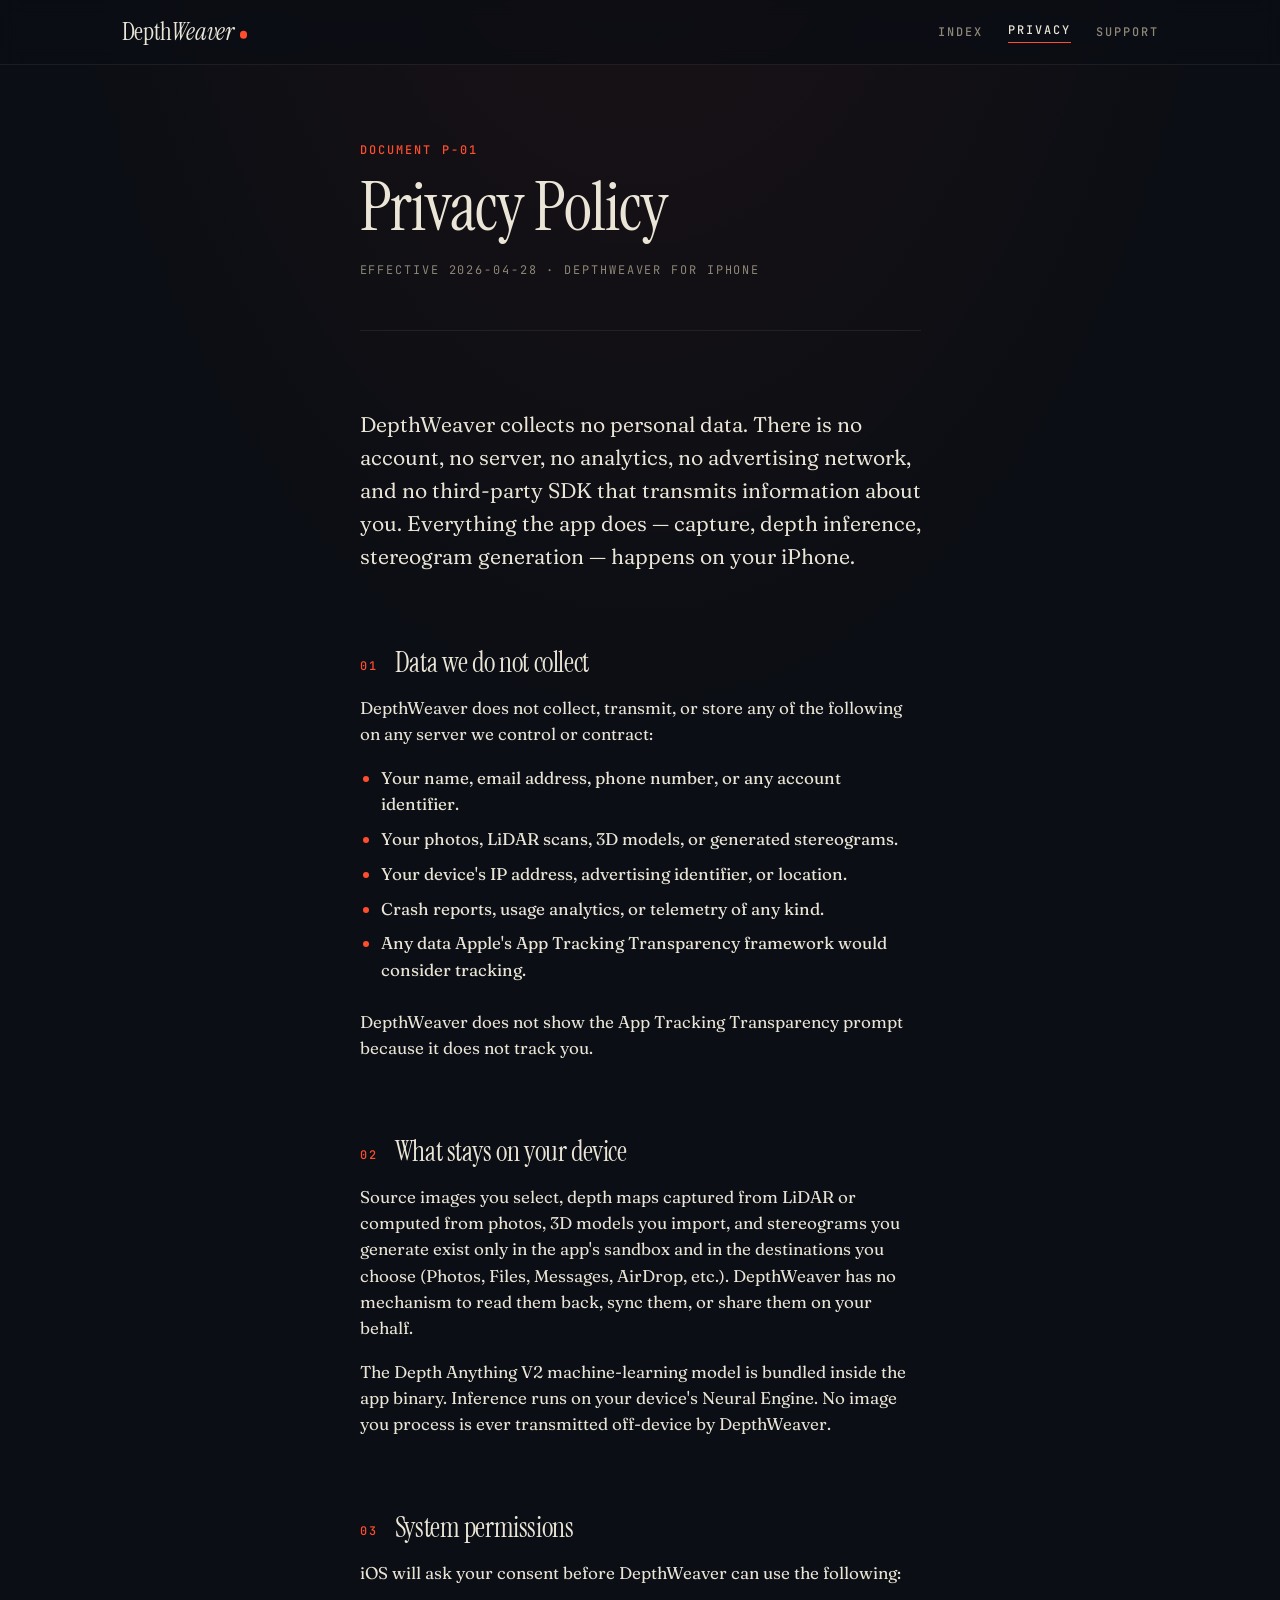
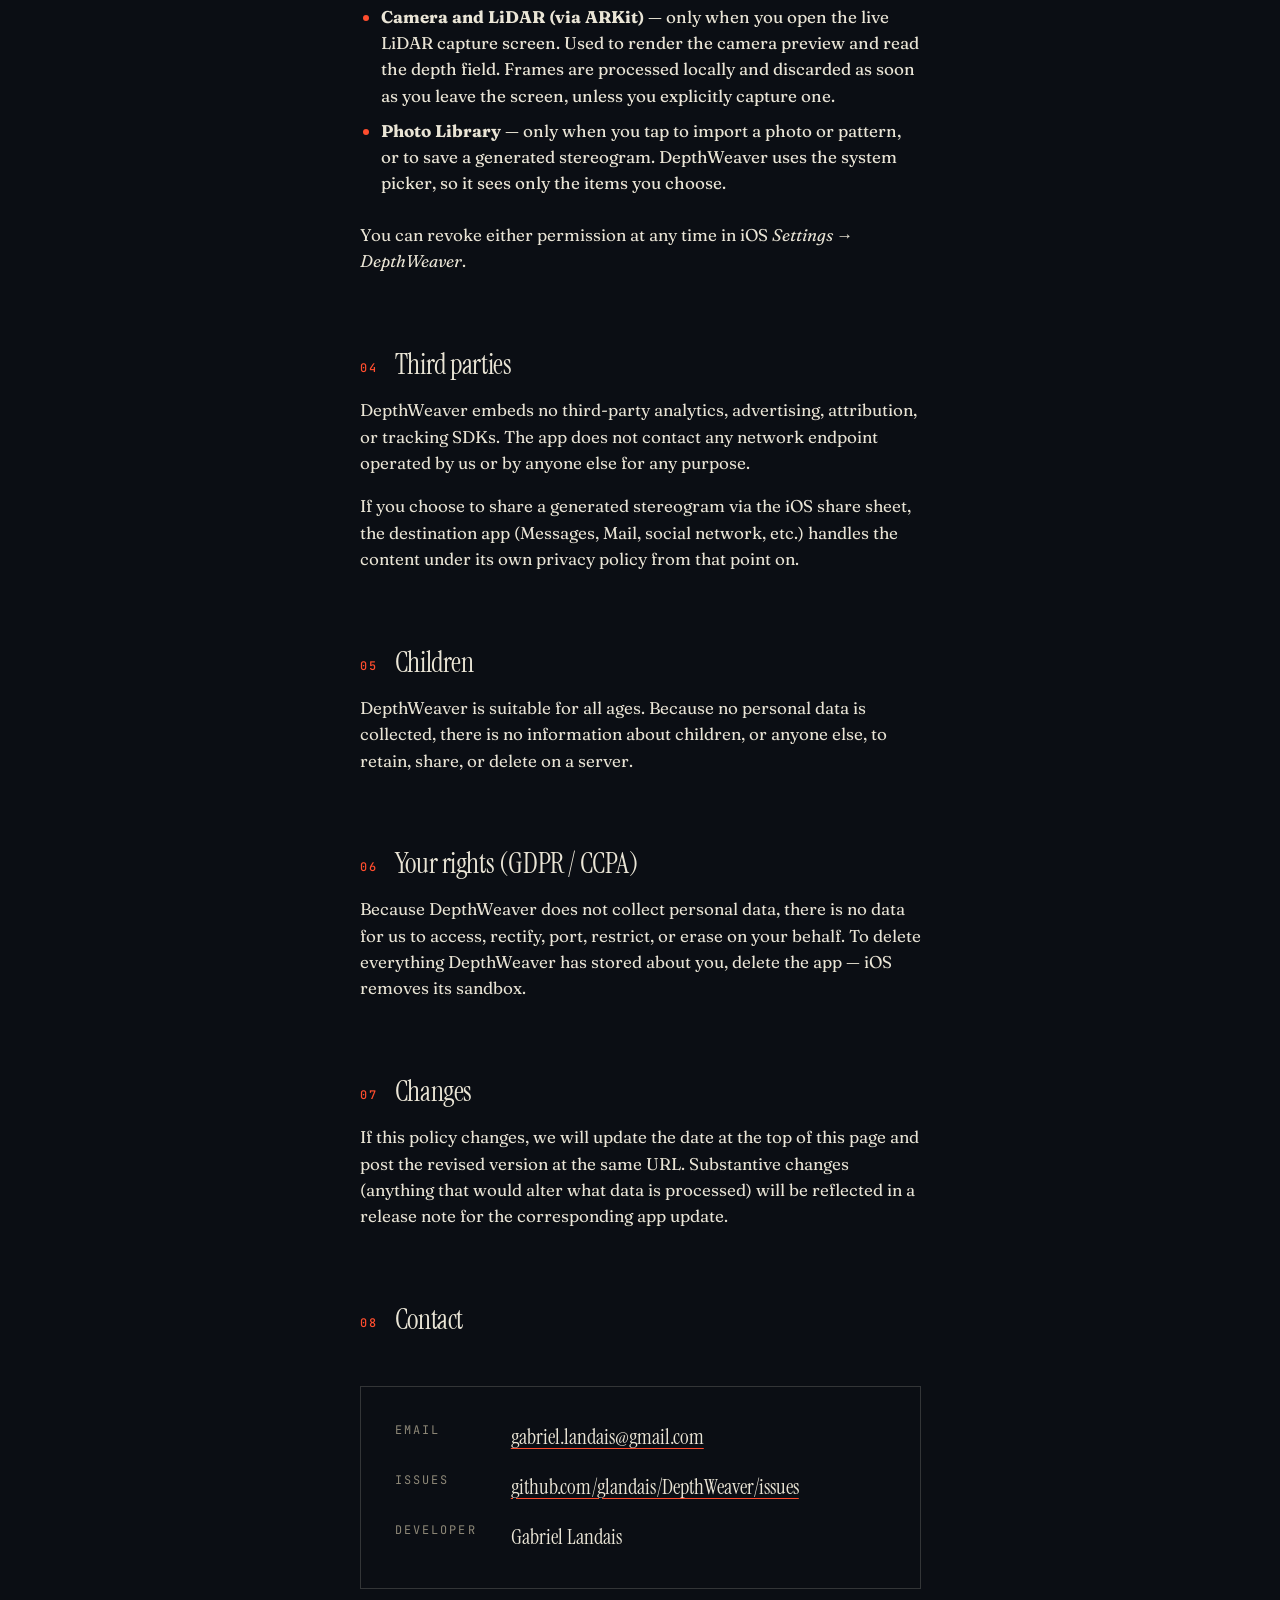
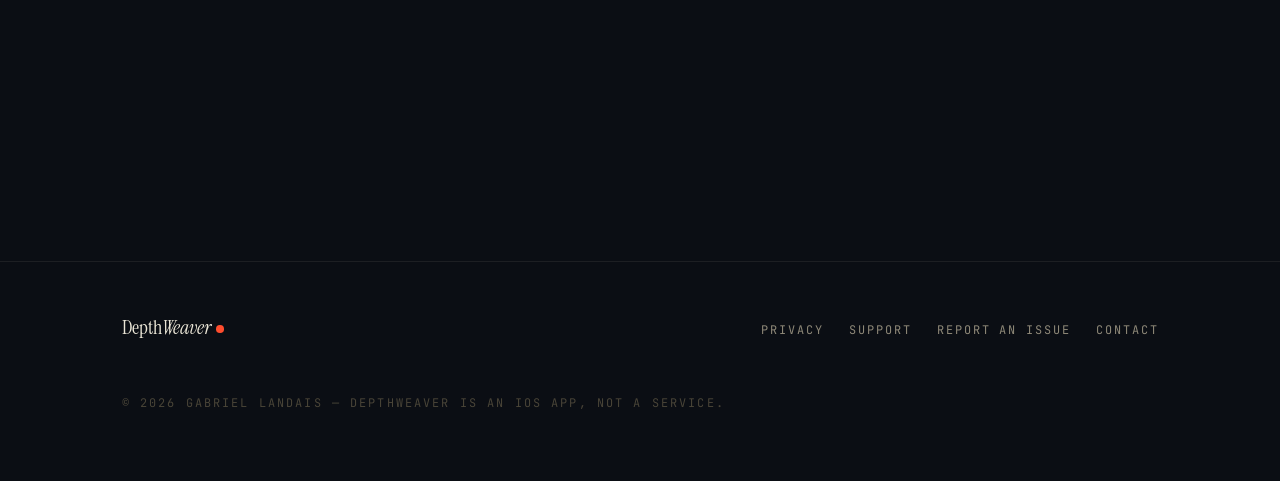
==== privacy/index.html @ 3acfafd8 "init website" ====
<!doctype html>
<html lang="en">
<head>
  <meta charset="utf-8">
  <meta name="viewport" content="width=device-width, initial-scale=1, viewport-fit=cover">
  <title>Privacy Policy — DepthWeaver</title>
  <meta name="description" content="DepthWeaver collects no personal data. Everything runs on your iPhone. Full privacy policy.">
  <link rel="canonical" href="https://glandais.github.io/DepthWeaver/privacy/">
  <link rel="icon" type="image/svg+xml" href="../favicon.svg">
  <meta name="theme-color" content="#0B0E14">
  <meta property="og:type" content="article">
  <meta property="og:title" content="DepthWeaver — Privacy Policy">
  <meta property="og:description" content="DepthWeaver collects no personal data. Everything runs on your iPhone.">
  <meta property="og:url" content="https://glandais.github.io/DepthWeaver/privacy/">
  <link rel="preconnect" href="https://fonts.googleapis.com">
  <link rel="preconnect" href="https://fonts.gstatic.com" crossorigin>
  <link rel="stylesheet" href="../assets/style.css">
</head>
<body>
  <header class="site-header">
    <div class="container site-header__inner">
      <a class="wordmark" href="../">
        <span>Depth<span style="font-style:italic;">Weaver</span></span>
        <span class="wordmark__dot" aria-hidden="true"></span>
      </a>
      <nav class="site-nav" aria-label="Primary">
        <a href="../">Index</a>
        <a href="../privacy/" aria-current="page">Privacy</a>
        <a href="../support/">Support</a>
      </nav>
    </div>
  </header>

  <main class="container-narrow prose">
    <header class="prose__header">
      <span class="label label-accent">Document P-01</span>
      <h1>Privacy Policy</h1>
      <p class="meta">Effective 2026-04-28 · DepthWeaver for iPhone</p>
    </header>

    <section>
      <p class="lead">
        DepthWeaver collects no personal data. There is no account, no server,
        no analytics, no advertising network, and no third-party SDK that
        transmits information about you. Everything the app does — capture,
        depth inference, stereogram generation — happens on your iPhone.
      </p>
    </section>

    <section>
      <h2 data-num="01">Data we do not collect</h2>
      <p>
        DepthWeaver does not collect, transmit, or store any of the following
        on any server we control or contract:
      </p>
      <ul>
        <li>Your name, email address, phone number, or any account identifier.</li>
        <li>Your photos, LiDAR scans, 3D models, or generated stereograms.</li>
        <li>Your device's IP address, advertising identifier, or location.</li>
        <li>Crash reports, usage analytics, or telemetry of any kind.</li>
        <li>Any data Apple's App Tracking Transparency framework would consider tracking.</li>
      </ul>
      <p>
        DepthWeaver does not show the App Tracking Transparency prompt because
        it does not track you.
      </p>
    </section>

    <section>
      <h2 data-num="02">What stays on your device</h2>
      <p>
        Source images you select, depth maps captured from LiDAR or computed
        from photos, 3D models you import, and stereograms you generate exist
        only in the app's sandbox and in the destinations you choose (Photos,
        Files, Messages, AirDrop, etc.). DepthWeaver has no mechanism to read
        them back, sync them, or share them on your behalf.
      </p>
      <p>
        The Depth Anything V2 machine-learning model is bundled inside the app
        binary. Inference runs on your device's Neural Engine. No image you
        process is ever transmitted off-device by DepthWeaver.
      </p>
    </section>

    <section>
      <h2 data-num="03">System permissions</h2>
      <p>iOS will ask your consent before DepthWeaver can use the following:</p>
      <ul>
        <li>
          <strong>Camera and LiDAR (via ARKit)</strong> — only when you open the
          live LiDAR capture screen. Used to render the camera preview and read
          the depth field. Frames are processed locally and discarded as soon as
          you leave the screen, unless you explicitly capture one.
        </li>
        <li>
          <strong>Photo Library</strong> — only when you tap to import a photo
          or pattern, or to save a generated stereogram. DepthWeaver uses the
          system picker, so it sees only the items you choose.
        </li>
      </ul>
      <p>
        You can revoke either permission at any time in iOS
        <em>Settings → DepthWeaver</em>.
      </p>
    </section>

    <section>
      <h2 data-num="04">Third parties</h2>
      <p>
        DepthWeaver embeds no third-party analytics, advertising, attribution,
        or tracking SDKs. The app does not contact any network endpoint operated
        by us or by anyone else for any purpose.
      </p>
      <p>
        If you choose to share a generated stereogram via the iOS share sheet,
        the destination app (Messages, Mail, social network, etc.) handles the
        content under its own privacy policy from that point on.
      </p>
    </section>

    <section>
      <h2 data-num="05">Children</h2>
      <p>
        DepthWeaver is suitable for all ages. Because no personal data is
        collected, there is no information about children, or anyone else, to
        retain, share, or delete on a server.
      </p>
    </section>

    <section>
      <h2 data-num="06">Your rights (GDPR / CCPA)</h2>
      <p>
        Because DepthWeaver does not collect personal data, there is no data
        for us to access, rectify, port, restrict, or erase on your behalf. To
        delete everything DepthWeaver has stored about you, delete the app —
        iOS removes its sandbox.
      </p>
    </section>

    <section>
      <h2 data-num="07">Changes</h2>
      <p>
        If this policy changes, we will update the date at the top of this page
        and post the revised version at the same URL. Substantive changes
        (anything that would alter what data is processed) will be reflected in
        a release note for the corresponding app update.
      </p>
    </section>

    <section>
      <h2 data-num="08">Contact</h2>
      <dl class="contact">
        <dt>Email</dt>
        <dd><a href="mailto:gabriel.landais@gmail.com">gabriel.landais@gmail.com</a></dd>
        <dt>Issues</dt>
        <dd><a href="https://github.com/glandais/DepthWeaver/issues" rel="noopener">github.com/glandais/DepthWeaver/issues</a></dd>
        <dt>Developer</dt>
        <dd>Gabriel Landais</dd>
      </dl>
    </section>
  </main>

  <footer class="site-footer">
    <div class="container site-footer__inner">
      <a class="wordmark" href="../">
        <span>Depth<span style="font-style:italic;">Weaver</span></span>
        <span class="wordmark__dot" aria-hidden="true"></span>
      </a>
      <nav class="site-footer__nav" aria-label="Footer">
        <a href="../privacy/">Privacy</a>
        <a href="../support/">Support</a>
        <a href="https://github.com/glandais/DepthWeaver/issues" rel="noopener">Report an issue</a>
        <a href="mailto:gabriel.landais@gmail.com">Contact</a>
      </nav>
      <p class="site-footer__meta">
        © <span id="year">2026</span> Gabriel Landais — DepthWeaver is an iOS app, not a service.
      </p>
    </div>
  </footer>
  <script>document.getElementById('year').textContent = new Date().getFullYear();</script>
</body>
</html>
---- assets/style.css ----
/* ============================================================
   DepthWeaver — design system
   Editorial dark canvas. Ink + bone + vermillion.
   ============================================================ */

@import url('https://fonts.googleapis.com/css2?family=Instrument+Serif:ital@0;1&family=Fraunces:opsz,wght,SOFT@9..144,300..700,0..100&family=JetBrains+Mono:wght@400;500&display=swap');

:root {
  /* palette */
  --ink:           #0B0E14;
  --ink-soft:      #10141C;
  --surface:       #13171F;
  --surface-2:     #1B202B;
  --bone:          #EAE5D6;
  --bone-muted:    #8E8878;
  --bone-faint:    #4A4538;
  --vermillion:    #FF4D2E;
  --vermillion-hi: #FF7A5C;

  --rule:          rgba(234, 229, 214, 0.08);
  --rule-strong:   rgba(234, 229, 214, 0.18);

  /* type */
  --font-display:  'Instrument Serif', 'Times New Roman', Georgia, serif;
  --font-body:     'Fraunces', Georgia, 'Times New Roman', serif;
  --font-mono:     'JetBrains Mono', ui-monospace, 'SF Mono', Menlo, Consolas, monospace;

  --fs-display:    clamp(3.25rem, 9vw, 7.5rem);
  --fs-h1:         clamp(2rem, 4.6vw, 3.25rem);
  --fs-h2:         clamp(1.5rem, 2.6vw, 2rem);
  --fs-h3:         1.25rem;
  --fs-body:       1.0625rem;
  --fs-small:      0.9375rem;
  --fs-label:      0.7rem;

  /* spacing */
  --s-1: 0.25rem;
  --s-2: 0.5rem;
  --s-3: 0.75rem;
  --s-4: 1rem;
  --s-5: 1.5rem;
  --s-6: 2rem;
  --s-7: 2.5rem;
  --s-8: 3rem;
  --s-10: 4.5rem;
  --s-12: 6rem;
  --s-16: 9rem;

  /* layout */
  --content-width: 38rem;
  --wide-width:    66rem;

  color-scheme: dark;
}

/* ---------- reset ---------- */
*, *::before, *::after { box-sizing: border-box; }
html, body { margin: 0; padding: 0; }
img, svg, canvas { display: block; max-width: 100%; }
button { font: inherit; color: inherit; background: none; border: 0; cursor: pointer; padding: 0; }
a { color: inherit; }

/* ---------- base ---------- */
html {
  background: var(--ink);
  color: var(--bone);
  font-family: var(--font-body);
  font-size: 17px;
  line-height: 1.55;
  font-feature-settings: "ss01", "ss02";
  font-variation-settings: "opsz" 14, "SOFT" 30;
  -webkit-font-smoothing: antialiased;
  text-rendering: optimizeLegibility;
}

body {
  min-height: 100dvh;
  display: flex;
  flex-direction: column;
  background:
    radial-gradient(ellipse 80% 50% at 50% -10%, rgba(255, 77, 46, 0.08), transparent 60%),
    var(--ink);
}

::selection {
  background: var(--vermillion);
  color: var(--ink);
}

/* ---------- typography ---------- */
.display {
  font-family: var(--font-display);
  font-weight: 400;
  line-height: 0.92;
  letter-spacing: -0.02em;
  font-size: var(--fs-display);
}
.display em {
  font-style: italic;
  color: var(--vermillion);
  font-feature-settings: "ss01";
}

h1, h2, h3 {
  font-family: var(--font-display);
  font-weight: 400;
  line-height: 1.05;
  letter-spacing: -0.015em;
  margin: 0 0 var(--s-4);
}
h1 { font-size: var(--fs-h1); }
h2 { font-size: var(--fs-h2); margin-top: var(--s-10); }
h3 {
  font-size: var(--fs-h3);
  font-family: var(--font-body);
  font-variation-settings: "opsz" 14, "wght" 600, "SOFT" 0;
  letter-spacing: -0.005em;
  margin-top: var(--s-6);
  margin-bottom: var(--s-2);
}

p {
  margin: 0 0 var(--s-4);
  max-width: 38rem;
  font-variation-settings: "opsz" 14, "wght" 380, "SOFT" 30;
}
p.lead {
  font-size: 1.25rem;
  color: var(--bone);
  font-variation-settings: "opsz" 18, "wght" 360, "SOFT" 50;
  max-width: 36rem;
}

ul, ol { padding-left: 1.25em; margin: 0 0 var(--s-5); }
li { margin-bottom: var(--s-2); }
li::marker { color: var(--vermillion); }

a {
  color: var(--bone);
  text-decoration: underline;
  text-decoration-color: var(--bone-faint);
  text-decoration-thickness: 1px;
  text-underline-offset: 0.2em;
  transition: text-decoration-color 160ms ease, color 160ms ease;
}
a:hover {
  color: var(--vermillion);
  text-decoration-color: var(--vermillion);
}

code, kbd {
  font-family: var(--font-mono);
  font-size: 0.92em;
  background: var(--surface);
  padding: 0.1em 0.35em;
  border-radius: 3px;
  color: var(--bone);
}

hr {
  border: 0;
  border-top: 1px solid var(--rule);
  margin: var(--s-10) 0;
}

/* ---------- shared eyebrow / label ---------- */
.label {
  font-family: var(--font-mono);
  font-size: var(--fs-label);
  letter-spacing: 0.18em;
  text-transform: uppercase;
  color: var(--bone-muted);
  font-weight: 500;
}
.label-accent { color: var(--vermillion); }

/* ---------- layout ---------- */
.container {
  width: 100%;
  max-width: var(--wide-width);
  margin-inline: auto;
  padding-inline: clamp(1.25rem, 4vw, 2.5rem);
}
.container-narrow {
  max-width: var(--content-width);
  margin-inline: auto;
  padding-inline: clamp(1.25rem, 4vw, 2.5rem);
}

main { flex: 1 0 auto; }

/* ---------- header ---------- */
.site-header {
  position: sticky;
  top: 0;
  z-index: 10;
  background: rgba(11, 14, 20, 0.78);
  backdrop-filter: saturate(140%) blur(8px);
  -webkit-backdrop-filter: saturate(140%) blur(8px);
  border-bottom: 1px solid var(--rule);
}
.site-header__inner {
  display: flex;
  align-items: center;
  justify-content: space-between;
  padding-block: var(--s-3);
}
.wordmark {
  font-family: var(--font-display);
  font-size: 1.45rem;
  letter-spacing: -0.01em;
  text-decoration: none;
  display: inline-flex;
  align-items: baseline;
  gap: 0.35rem;
  color: var(--bone);
}
.wordmark__dot {
  width: 0.45rem;
  height: 0.45rem;
  border-radius: 50%;
  background: var(--vermillion);
  display: inline-block;
  transform: translateY(-0.05em);
}
.wordmark:hover { color: var(--bone); }

.site-nav {
  display: flex;
  gap: var(--s-5);
  align-items: center;
}
.site-nav a {
  font-family: var(--font-mono);
  font-size: var(--fs-label);
  letter-spacing: 0.16em;
  text-transform: uppercase;
  text-decoration: none;
  color: var(--bone-muted);
  font-weight: 500;
}
.site-nav a:hover { color: var(--bone); }
.site-nav a[aria-current="page"] {
  color: var(--bone);
  border-bottom: 1px solid var(--vermillion);
  padding-bottom: 2px;
}

/* ---------- hero ---------- */
.hero {
  padding-top: var(--s-12);
  padding-bottom: var(--s-12);
  position: relative;
}
.hero__grid {
  display: grid;
  grid-template-columns: minmax(0, 1.1fr) minmax(0, 1fr);
  gap: var(--s-10);
  align-items: end;
}
@media (max-width: 880px) {
  .hero__grid { grid-template-columns: 1fr; gap: var(--s-8); }
}
.hero__head .label {
  display: inline-flex;
  gap: 0.6em;
  align-items: center;
  margin-bottom: var(--s-5);
}
.hero__head .label::before {
  content: "";
  width: 1.6rem;
  height: 1px;
  background: var(--vermillion);
  display: inline-block;
}
.hero__sub {
  margin-top: var(--s-6);
  max-width: 28rem;
}
.hero__meta {
  display: grid;
  grid-template-columns: repeat(3, max-content);
  gap: var(--s-6);
  margin-top: var(--s-7);
  padding-top: var(--s-5);
  border-top: 1px solid var(--rule-strong);
}
.hero__meta dt {
  font-family: var(--font-mono);
  font-size: var(--fs-label);
  letter-spacing: 0.18em;
  text-transform: uppercase;
  color: var(--bone-muted);
  margin-bottom: var(--s-1);
}
.hero__meta dd {
  margin: 0;
  font-family: var(--font-display);
  font-size: 1.5rem;
}

/* ---------- stereogram ---------- */
.stereogram {
  position: relative;
  border: 1px solid var(--rule-strong);
  background: var(--surface);
  overflow: hidden;
  aspect-ratio: 4 / 3;
}
.stereogram canvas { width: 100%; height: 100%; display: block; }
.stereogram__hint {
  position: absolute;
  inset: auto var(--s-3) var(--s-3) auto;
  display: flex;
  gap: var(--s-2);
  align-items: center;
}
.stereogram__caption {
  font-family: var(--font-mono);
  font-size: var(--fs-label);
  letter-spacing: 0.16em;
  text-transform: uppercase;
  color: var(--bone-muted);
  background: rgba(11, 14, 20, 0.7);
  padding: var(--s-2) var(--s-3);
}
.stereogram__reveal {
  font-family: var(--font-mono);
  font-size: var(--fs-label);
  letter-spacing: 0.16em;
  text-transform: uppercase;
  color: var(--ink);
  background: var(--vermillion);
  padding: var(--s-2) var(--s-3);
  font-weight: 500;
  transition: background 160ms ease;
}
.stereogram__reveal:hover { background: var(--vermillion-hi); }
.stereogram__reveal[aria-pressed="true"] { background: var(--bone); }

/* ---------- section heading ---------- */
.section {
  padding-block: var(--s-12);
  border-top: 1px solid var(--rule);
}
.section__head {
  display: grid;
  grid-template-columns: max-content 1fr;
  gap: var(--s-6);
  align-items: baseline;
  margin-bottom: var(--s-8);
}
.section__num {
  font-family: var(--font-mono);
  color: var(--vermillion);
  font-size: var(--fs-label);
  letter-spacing: 0.18em;
}
.section__title {
  font-family: var(--font-display);
  font-size: clamp(1.75rem, 3.4vw, 2.5rem);
  margin: 0;
  line-height: 1;
}

/* ---------- features grid ---------- */
.features {
  display: grid;
  grid-template-columns: repeat(2, 1fr);
  gap: 0;
  border-top: 1px solid var(--rule);
}
@media (max-width: 720px) {
  .features { grid-template-columns: 1fr; }
}
.feature {
  padding: var(--s-7) var(--s-6);
  border-right: 1px solid var(--rule);
  border-bottom: 1px solid var(--rule);
}
.feature:nth-child(2n) { border-right: 0; }
@media (max-width: 720px) {
  .feature { border-right: 0; }
}
.feature__num {
  font-family: var(--font-mono);
  font-size: var(--fs-label);
  letter-spacing: 0.18em;
  color: var(--bone-muted);
  margin-bottom: var(--s-4);
}
.feature__title {
  font-family: var(--font-display);
  font-size: 1.6rem;
  line-height: 1.05;
  margin: 0 0 var(--s-3);
}
.feature p { color: var(--bone-muted); margin: 0; font-size: var(--fs-small); }

/* ---------- privacy callout ---------- */
.callout {
  padding: var(--s-8);
  border: 1px solid var(--rule-strong);
  background:
    linear-gradient(135deg, rgba(255, 77, 46, 0.04), transparent 70%),
    var(--ink-soft);
  display: grid;
  grid-template-columns: max-content 1fr;
  gap: var(--s-6);
  align-items: center;
}
@media (max-width: 600px) {
  .callout { grid-template-columns: 1fr; gap: var(--s-4); }
}
.callout__mark {
  font-family: var(--font-display);
  font-size: 4rem;
  line-height: 0.9;
  color: var(--vermillion);
}
.callout p { margin: 0; max-width: 32rem; }

/* ---------- CTA ---------- */
.cta-row { display: flex; gap: var(--s-4); flex-wrap: wrap; margin-top: var(--s-6); }
.btn {
  display: inline-flex;
  align-items: center;
  gap: var(--s-2);
  padding: var(--s-3) var(--s-5);
  font-family: var(--font-mono);
  font-size: var(--fs-label);
  letter-spacing: 0.18em;
  text-transform: uppercase;
  text-decoration: none;
  font-weight: 500;
  border: 1px solid var(--rule-strong);
  color: var(--bone);
  transition: all 160ms ease;
}
.btn:hover { border-color: var(--vermillion); color: var(--vermillion); }
.btn--primary {
  background: var(--bone);
  color: var(--ink);
  border-color: var(--bone);
}
.btn--primary:hover { background: var(--vermillion); border-color: var(--vermillion); color: var(--ink); }

.btn__hint {
  color: var(--bone-faint);
  letter-spacing: 0.1em;
  font-size: 0.65rem;
}

/* ---------- prose pages ---------- */
.prose {
  padding-block: var(--s-10) var(--s-12);
}
.prose__header {
  margin-bottom: var(--s-10);
  padding-bottom: var(--s-6);
  border-bottom: 1px solid var(--rule);
}
.prose__header .label { display: block; margin-bottom: var(--s-3); }
.prose__header h1 { font-family: var(--font-display); font-size: clamp(2.5rem, 6vw, 4rem); margin: 0; }
.prose__header .meta {
  margin-top: var(--s-4);
  font-family: var(--font-mono);
  font-size: var(--fs-label);
  letter-spacing: 0.16em;
  text-transform: uppercase;
  color: var(--bone-muted);
}
.prose section + section { margin-top: var(--s-8); }
.prose h2 {
  font-size: 1.625rem;
  margin-top: var(--s-10);
  display: grid;
  grid-template-columns: max-content 1fr;
  gap: var(--s-4);
  align-items: baseline;
}
.prose h2::before {
  content: attr(data-num);
  font-family: var(--font-mono);
  font-size: var(--fs-label);
  letter-spacing: 0.18em;
  color: var(--vermillion);
  font-weight: 500;
  transform: translateY(-0.2em);
}

/* FAQ */
.faq details {
  border-bottom: 1px solid var(--rule);
  padding-block: var(--s-4);
}
.faq details:first-of-type { border-top: 1px solid var(--rule); }
.faq summary {
  cursor: pointer;
  list-style: none;
  display: flex;
  justify-content: space-between;
  align-items: baseline;
  gap: var(--s-4);
  font-family: var(--font-display);
  font-size: 1.25rem;
  color: var(--bone);
}
.faq summary::-webkit-details-marker { display: none; }
.faq summary::after {
  content: "+";
  font-family: var(--font-mono);
  color: var(--vermillion);
  transition: transform 200ms ease;
}
.faq details[open] summary::after { content: "−"; }
.faq details > p, .faq details > ul { margin-top: var(--s-3); color: var(--bone-muted); }

/* contact card */
.contact {
  display: grid;
  grid-template-columns: max-content 1fr;
  gap: var(--s-4) var(--s-6);
  padding: var(--s-6);
  border: 1px solid var(--rule-strong);
  margin-top: var(--s-8);
}
.contact dt {
  font-family: var(--font-mono);
  font-size: var(--fs-label);
  letter-spacing: 0.18em;
  text-transform: uppercase;
  color: var(--bone-muted);
}
.contact dd { margin: 0; font-family: var(--font-display); font-size: 1.25rem; }
.contact a { text-decoration-color: var(--vermillion); }

/* ---------- footer ---------- */
.site-footer {
  margin-top: var(--s-16);
  border-top: 1px solid var(--rule);
  padding-block: var(--s-8);
}
.site-footer__inner {
  display: flex;
  flex-wrap: wrap;
  gap: var(--s-6);
  justify-content: space-between;
  align-items: baseline;
}
.site-footer .wordmark { font-size: 1.15rem; }
.site-footer__nav {
  display: flex;
  gap: var(--s-5);
  flex-wrap: wrap;
}
.site-footer__nav a {
  font-family: var(--font-mono);
  font-size: var(--fs-label);
  letter-spacing: 0.16em;
  text-transform: uppercase;
  color: var(--bone-muted);
  text-decoration: none;
}
.site-footer__nav a:hover { color: var(--bone); }
.site-footer__meta {
  font-family: var(--font-mono);
  font-size: 0.7rem;
  letter-spacing: 0.18em;
  text-transform: uppercase;
  color: var(--bone-faint);
  margin-top: var(--s-4);
  flex-basis: 100%;
}

/* ---------- accessibility ---------- */
:focus-visible {
  outline: 2px solid var(--vermillion);
  outline-offset: 3px;
}
@media (prefers-reduced-motion: reduce) {
  *, *::before, *::after { animation-duration: 0.01ms !important; transition-duration: 0.01ms !important; }
}
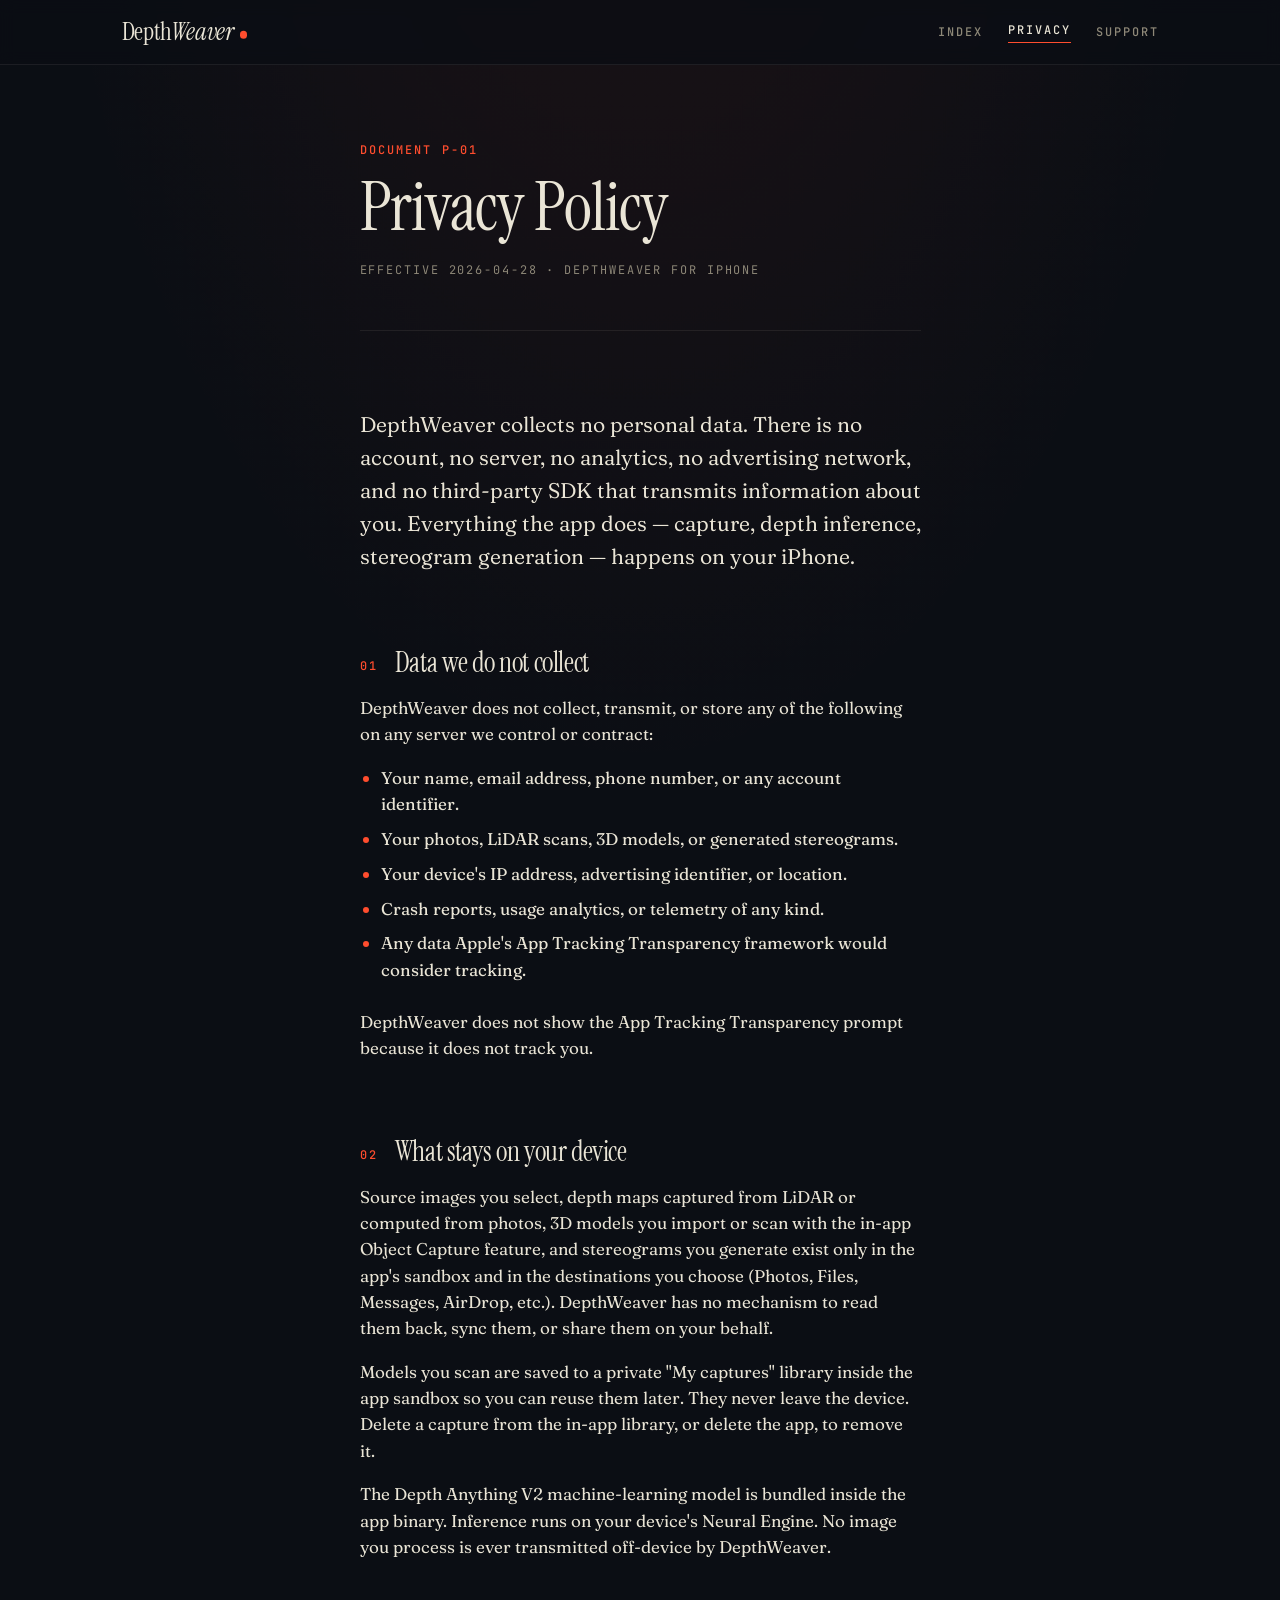
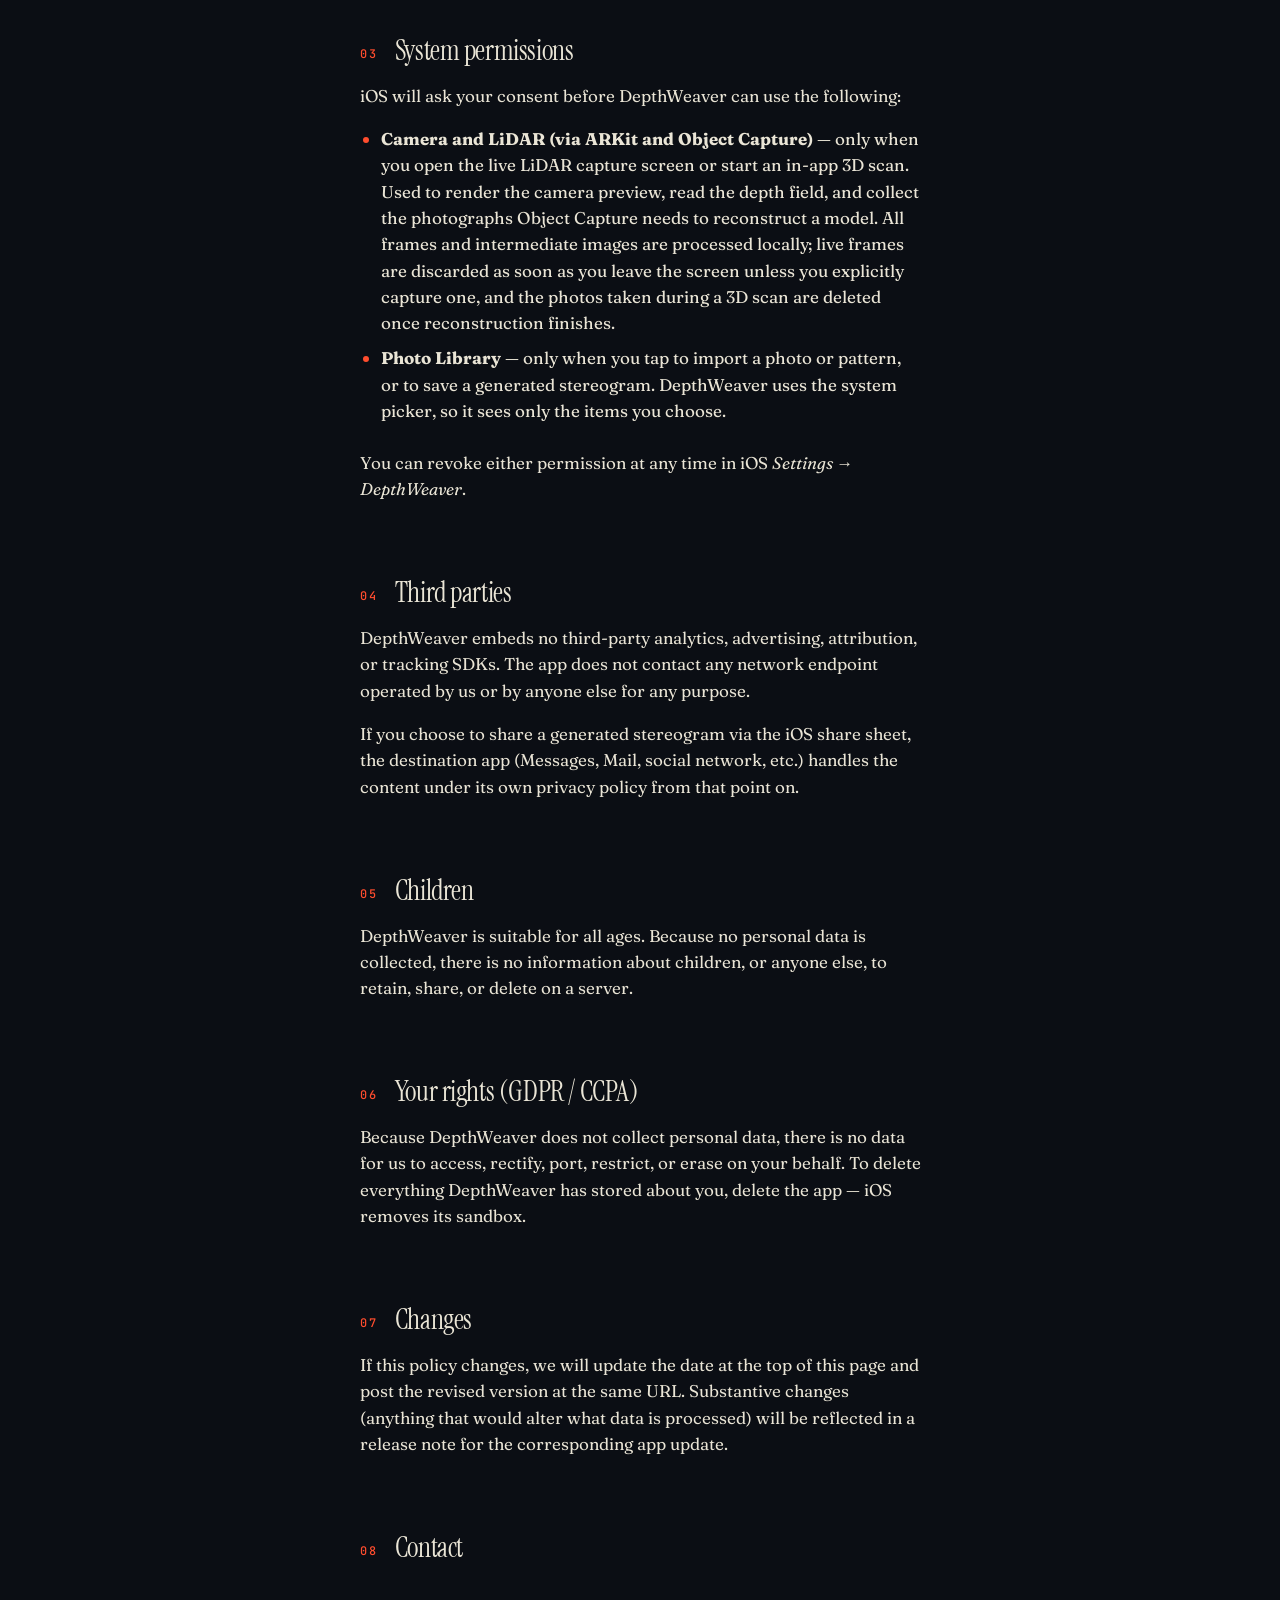
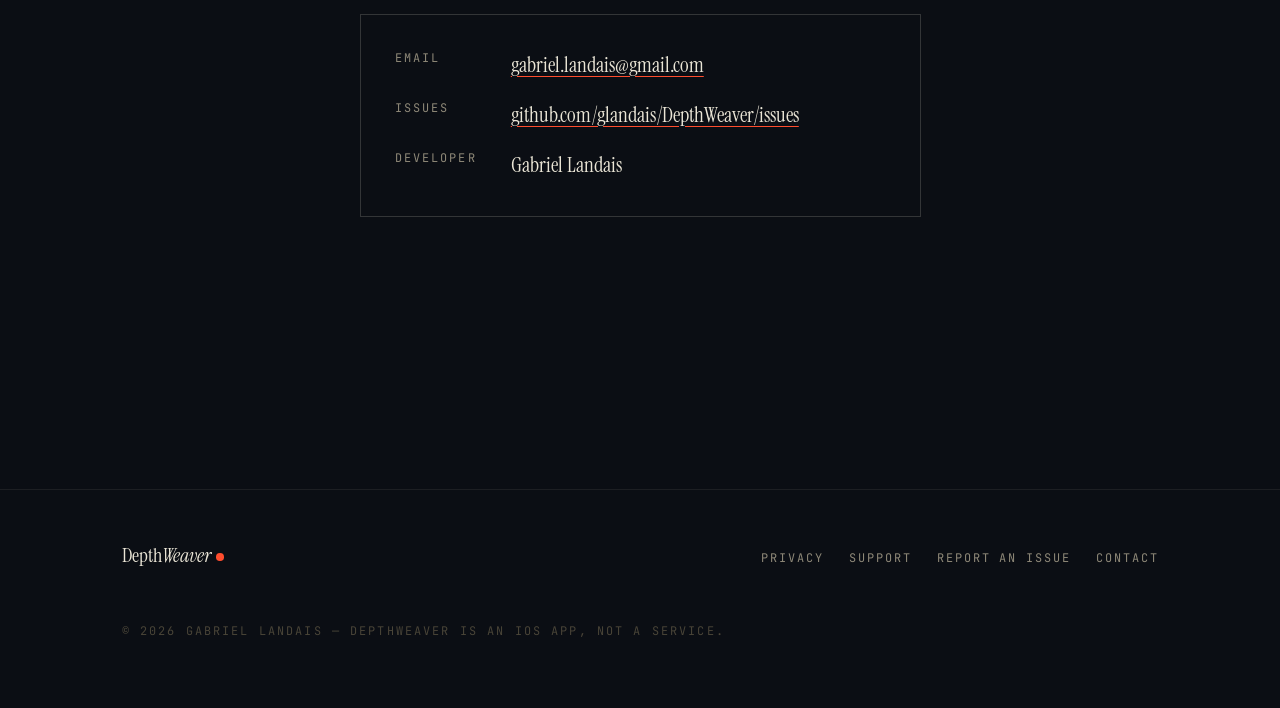
==== commit ffb8fbc3: "3d object scanner" ====
--- a/privacy/index.html
+++ b/privacy/index.html
@@ -70,10 +70,17 @@
       <h2 data-num="02">What stays on your device</h2>
       <p>
         Source images you select, depth maps captured from LiDAR or computed
-        from photos, 3D models you import, and stereograms you generate exist
-        only in the app's sandbox and in the destinations you choose (Photos,
-        Files, Messages, AirDrop, etc.). DepthWeaver has no mechanism to read
-        them back, sync them, or share them on your behalf.
+        from photos, 3D models you import or scan with the in-app Object Capture
+        feature, and stereograms you generate exist only in the app's sandbox
+        and in the destinations you choose (Photos, Files, Messages, AirDrop,
+        etc.). DepthWeaver has no mechanism to read them back, sync them, or
+        share them on your behalf.
+      </p>
+      <p>
+        Models you scan are saved to a private "My captures" library inside
+        the app sandbox so you can reuse them later. They never leave the
+        device. Delete a capture from the in-app library, or delete the app,
+        to remove it.
       </p>
       <p>
         The Depth Anything V2 machine-learning model is bundled inside the app
@@ -87,10 +94,14 @@
       <p>iOS will ask your consent before DepthWeaver can use the following:</p>
       <ul>
         <li>
-          <strong>Camera and LiDAR (via ARKit)</strong> — only when you open the
-          live LiDAR capture screen. Used to render the camera preview and read
-          the depth field. Frames are processed locally and discarded as soon as
-          you leave the screen, unless you explicitly capture one.
+          <strong>Camera and LiDAR (via ARKit and Object Capture)</strong> —
+          only when you open the live LiDAR capture screen or start an in-app
+          3D scan. Used to render the camera preview, read the depth field, and
+          collect the photographs Object Capture needs to reconstruct a model.
+          All frames and intermediate images are processed locally; live frames
+          are discarded as soon as you leave the screen unless you explicitly
+          capture one, and the photos taken during a 3D scan are deleted once
+          reconstruction finishes.
         </li>
         <li>
           <strong>Photo Library</strong> — only when you tap to import a photo
--- a/assets/style.css
+++ b/assets/style.css
@@ -252,14 +252,8 @@
   padding-bottom: var(--s-12);
   position: relative;
 }
-.hero__grid {
-  display: grid;
-  grid-template-columns: minmax(0, 1.1fr) minmax(0, 1fr);
-  gap: var(--s-10);
-  align-items: end;
-}
-@media (max-width: 880px) {
-  .hero__grid { grid-template-columns: 1fr; gap: var(--s-8); }
+.hero__head {
+  max-width: 44rem;
 }
 .hero__head .label {
   display: inline-flex;
@@ -276,7 +270,7 @@
 }
 .hero__sub {
   margin-top: var(--s-6);
-  max-width: 28rem;
+  max-width: 32rem;
 }
 .hero__meta {
   display: grid;
@@ -285,6 +279,7 @@
   margin-top: var(--s-7);
   padding-top: var(--s-5);
   border-top: 1px solid var(--rule-strong);
+  max-width: max-content;
 }
 .hero__meta dt {
   font-family: var(--font-mono);
@@ -299,45 +294,6 @@
   font-family: var(--font-display);
   font-size: 1.5rem;
 }
-
-/* ---------- stereogram ---------- */
-.stereogram {
-  position: relative;
-  border: 1px solid var(--rule-strong);
-  background: var(--surface);
-  overflow: hidden;
-  aspect-ratio: 4 / 3;
-}
-.stereogram canvas { width: 100%; height: 100%; display: block; }
-.stereogram__hint {
-  position: absolute;
-  inset: auto var(--s-3) var(--s-3) auto;
-  display: flex;
-  gap: var(--s-2);
-  align-items: center;
-}
-.stereogram__caption {
-  font-family: var(--font-mono);
-  font-size: var(--fs-label);
-  letter-spacing: 0.16em;
-  text-transform: uppercase;
-  color: var(--bone-muted);
-  background: rgba(11, 14, 20, 0.7);
-  padding: var(--s-2) var(--s-3);
-}
-.stereogram__reveal {
-  font-family: var(--font-mono);
-  font-size: var(--fs-label);
-  letter-spacing: 0.16em;
-  text-transform: uppercase;
-  color: var(--ink);
-  background: var(--vermillion);
-  padding: var(--s-2) var(--s-3);
-  font-weight: 500;
-  transition: background 160ms ease;
-}
-.stereogram__reveal:hover { background: var(--vermillion-hi); }
-.stereogram__reveal[aria-pressed="true"] { background: var(--bone); }
 
 /* ---------- section heading ---------- */
 .section {
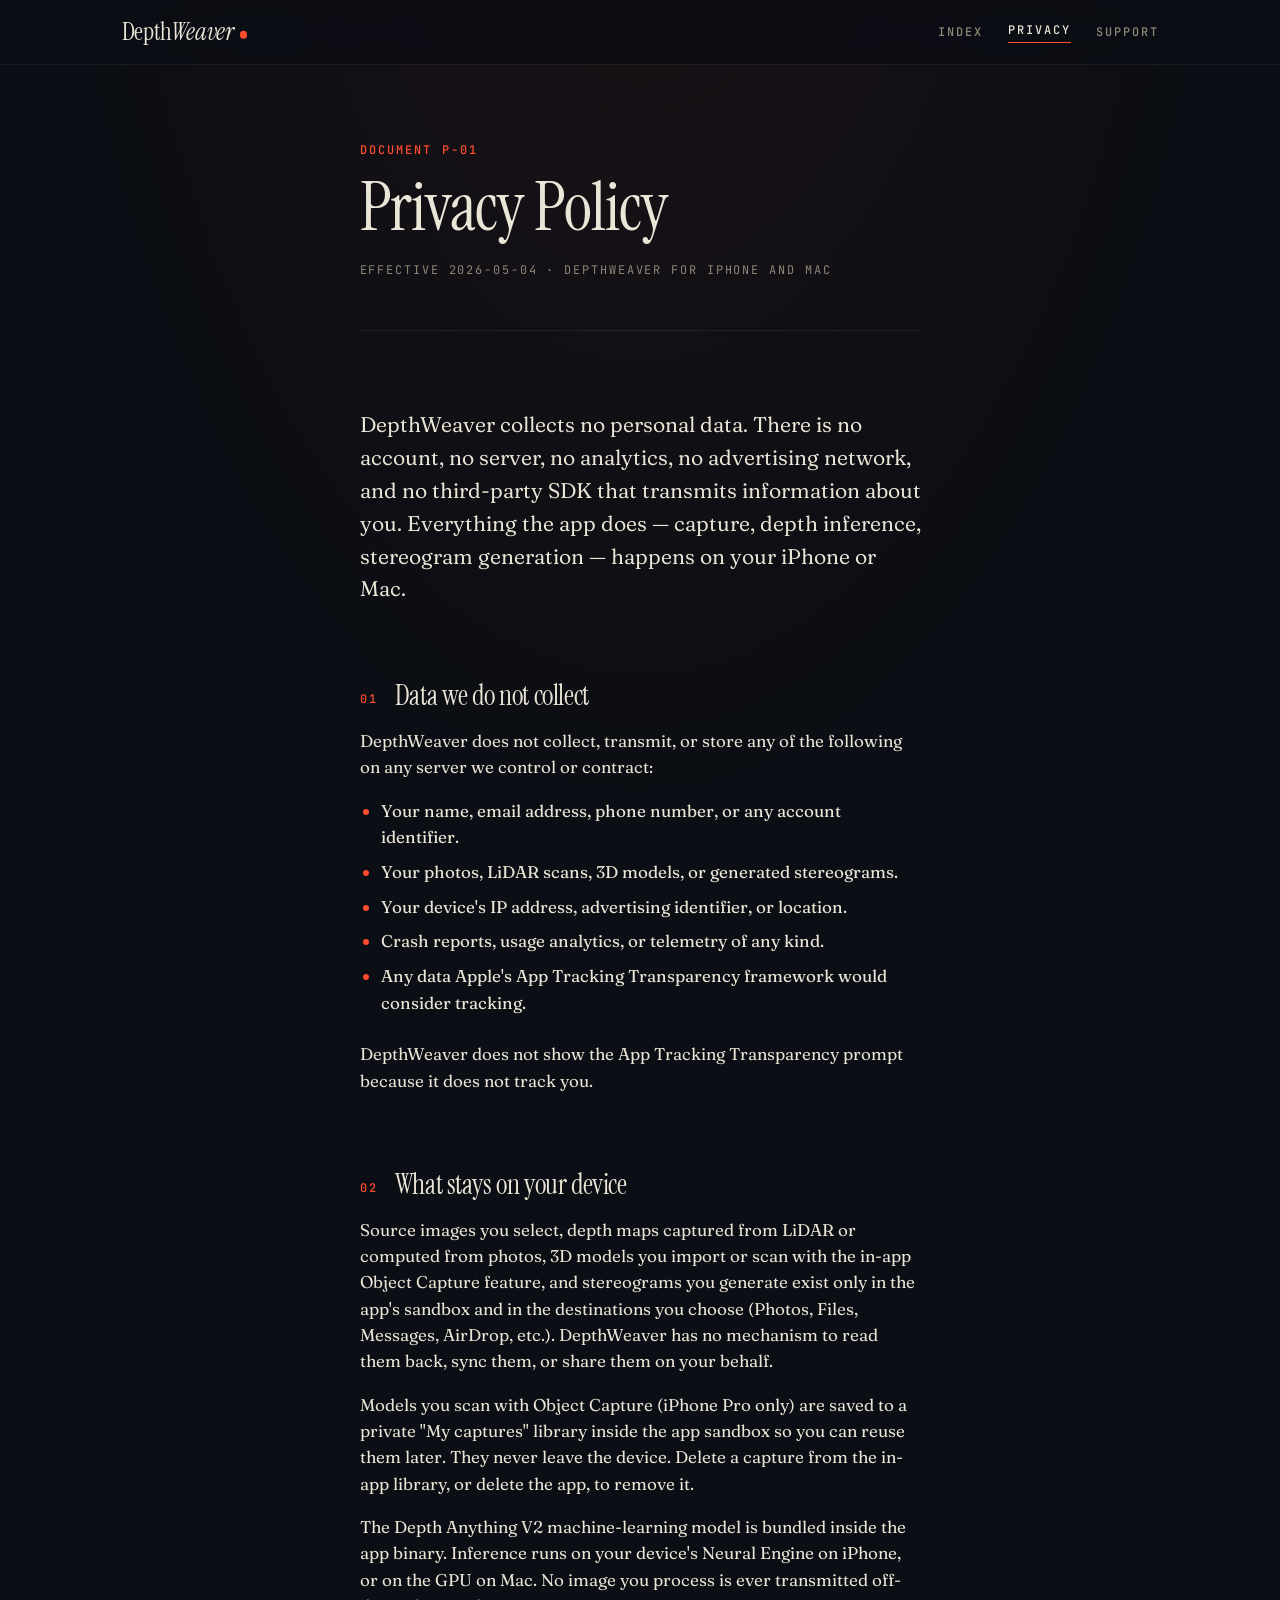
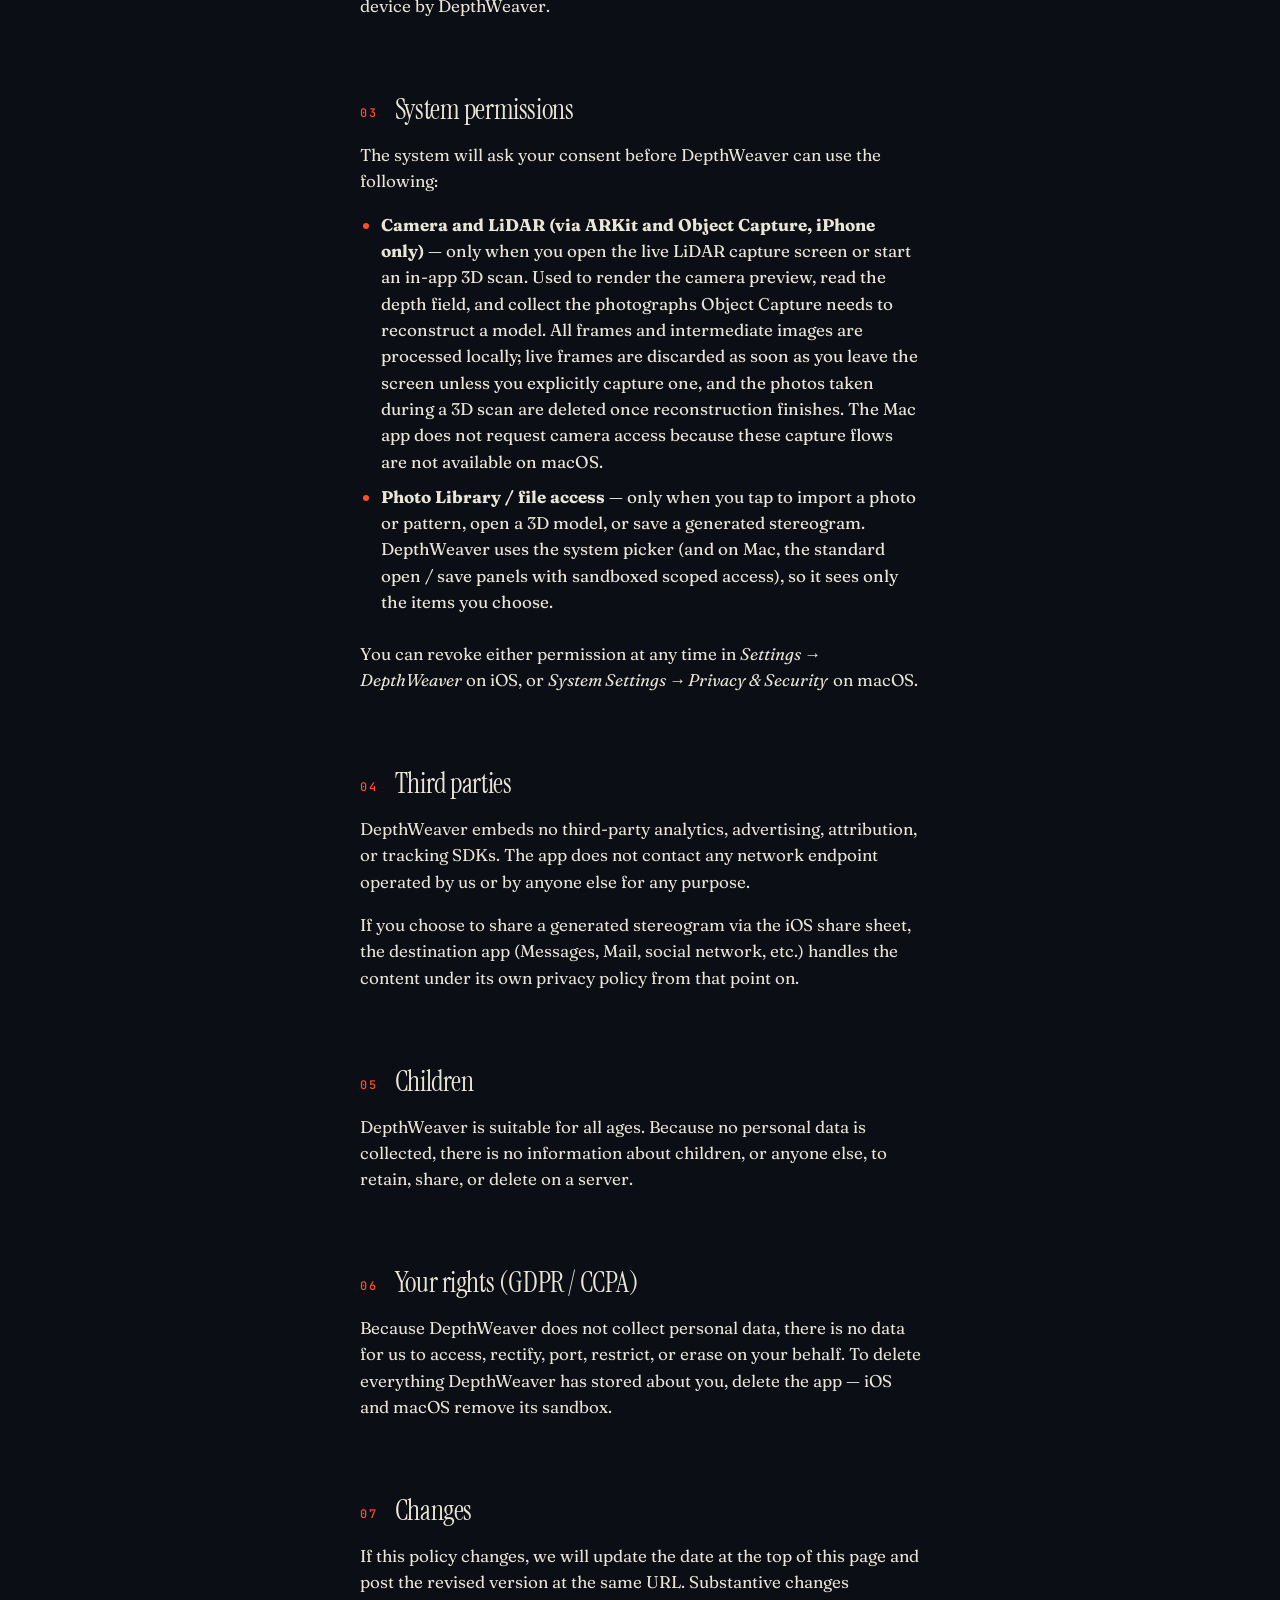
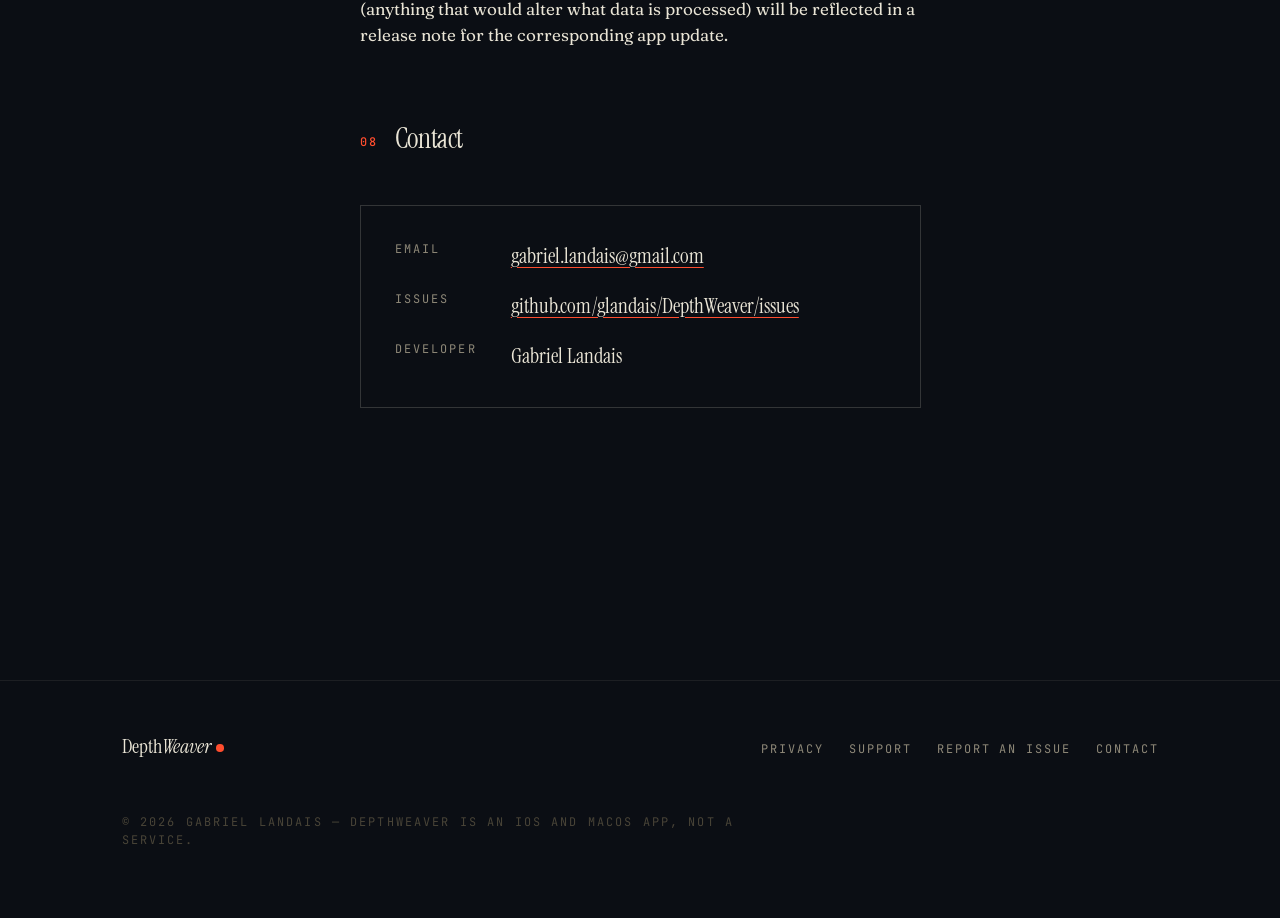
==== commit dc7254a2: "macOS" ====
--- a/privacy/index.html
+++ b/privacy/index.html
@@ -4,13 +4,13 @@
   <meta charset="utf-8">
   <meta name="viewport" content="width=device-width, initial-scale=1, viewport-fit=cover">
   <title>Privacy Policy — DepthWeaver</title>
-  <meta name="description" content="DepthWeaver collects no personal data. Everything runs on your iPhone. Full privacy policy.">
+  <meta name="description" content="DepthWeaver collects no personal data. Everything runs on your iPhone or Mac. Full privacy policy.">
   <link rel="canonical" href="https://glandais.github.io/DepthWeaver/privacy/">
   <link rel="icon" type="image/svg+xml" href="../favicon.svg">
   <meta name="theme-color" content="#0B0E14">
   <meta property="og:type" content="article">
   <meta property="og:title" content="DepthWeaver — Privacy Policy">
-  <meta property="og:description" content="DepthWeaver collects no personal data. Everything runs on your iPhone.">
+  <meta property="og:description" content="DepthWeaver collects no personal data. Everything runs on your iPhone or Mac.">
   <meta property="og:url" content="https://glandais.github.io/DepthWeaver/privacy/">
   <link rel="preconnect" href="https://fonts.googleapis.com">
   <link rel="preconnect" href="https://fonts.gstatic.com" crossorigin>
@@ -35,7 +35,7 @@
     <header class="prose__header">
       <span class="label label-accent">Document P-01</span>
       <h1>Privacy Policy</h1>
-      <p class="meta">Effective 2026-04-28 · DepthWeaver for iPhone</p>
+      <p class="meta">Effective 2026-05-04 · DepthWeaver for iPhone and Mac</p>
     </header>
 
     <section>
@@ -43,7 +43,7 @@
         DepthWeaver collects no personal data. There is no account, no server,
         no analytics, no advertising network, and no third-party SDK that
         transmits information about you. Everything the app does — capture,
-        depth inference, stereogram generation — happens on your iPhone.
+        depth inference, stereogram generation — happens on your iPhone or Mac.
       </p>
     </section>
 
@@ -77,41 +77,46 @@
         share them on your behalf.
       </p>
       <p>
-        Models you scan are saved to a private "My captures" library inside
-        the app sandbox so you can reuse them later. They never leave the
-        device. Delete a capture from the in-app library, or delete the app,
-        to remove it.
+        Models you scan with Object Capture (iPhone Pro only) are saved to a
+        private "My captures" library inside the app sandbox so you can reuse
+        them later. They never leave the device. Delete a capture from the
+        in-app library, or delete the app, to remove it.
       </p>
       <p>
         The Depth Anything V2 machine-learning model is bundled inside the app
-        binary. Inference runs on your device's Neural Engine. No image you
-        process is ever transmitted off-device by DepthWeaver.
+        binary. Inference runs on your device's Neural Engine on iPhone, or on
+        the GPU on Mac. No image you process is ever transmitted off-device by
+        DepthWeaver.
       </p>
     </section>
 
     <section>
       <h2 data-num="03">System permissions</h2>
-      <p>iOS will ask your consent before DepthWeaver can use the following:</p>
+      <p>The system will ask your consent before DepthWeaver can use the following:</p>
       <ul>
         <li>
-          <strong>Camera and LiDAR (via ARKit and Object Capture)</strong> —
-          only when you open the live LiDAR capture screen or start an in-app
+          <strong>Camera and LiDAR (via ARKit and Object Capture, iPhone only)</strong>
+          — only when you open the live LiDAR capture screen or start an in-app
           3D scan. Used to render the camera preview, read the depth field, and
           collect the photographs Object Capture needs to reconstruct a model.
           All frames and intermediate images are processed locally; live frames
           are discarded as soon as you leave the screen unless you explicitly
           capture one, and the photos taken during a 3D scan are deleted once
-          reconstruction finishes.
+          reconstruction finishes. The Mac app does not request camera access
+          because these capture flows are not available on macOS.
         </li>
         <li>
-          <strong>Photo Library</strong> — only when you tap to import a photo
-          or pattern, or to save a generated stereogram. DepthWeaver uses the
-          system picker, so it sees only the items you choose.
+          <strong>Photo Library / file access</strong> — only when you tap to
+          import a photo or pattern, open a 3D model, or save a generated
+          stereogram. DepthWeaver uses the system picker (and on Mac, the
+          standard open / save panels with sandboxed scoped access), so it sees
+          only the items you choose.
         </li>
       </ul>
       <p>
-        You can revoke either permission at any time in iOS
-        <em>Settings → DepthWeaver</em>.
+        You can revoke either permission at any time in
+        <em>Settings → DepthWeaver</em> on iOS, or
+        <em>System Settings → Privacy &amp; Security</em> on macOS.
       </p>
     </section>
 
@@ -144,7 +149,7 @@
         Because DepthWeaver does not collect personal data, there is no data
         for us to access, rectify, port, restrict, or erase on your behalf. To
         delete everything DepthWeaver has stored about you, delete the app —
-        iOS removes its sandbox.
+        iOS and macOS remove its sandbox.
       </p>
     </section>
 
@@ -184,7 +189,7 @@
         <a href="mailto:gabriel.landais@gmail.com">Contact</a>
       </nav>
       <p class="site-footer__meta">
-        © <span id="year">2026</span> Gabriel Landais — DepthWeaver is an iOS app, not a service.
+        © <span id="year">2026</span> Gabriel Landais — DepthWeaver is an iOS and macOS app, not a service.
       </p>
     </div>
   </footer>
--- a/assets/style.css
+++ b/assets/style.css
@@ -274,7 +274,7 @@
 }
 .hero__meta {
   display: grid;
-  grid-template-columns: repeat(3, max-content);
+  grid-template-columns: repeat(auto-fit, max-content);
   gap: var(--s-6);
   margin-top: var(--s-7);
   padding-top: var(--s-5);
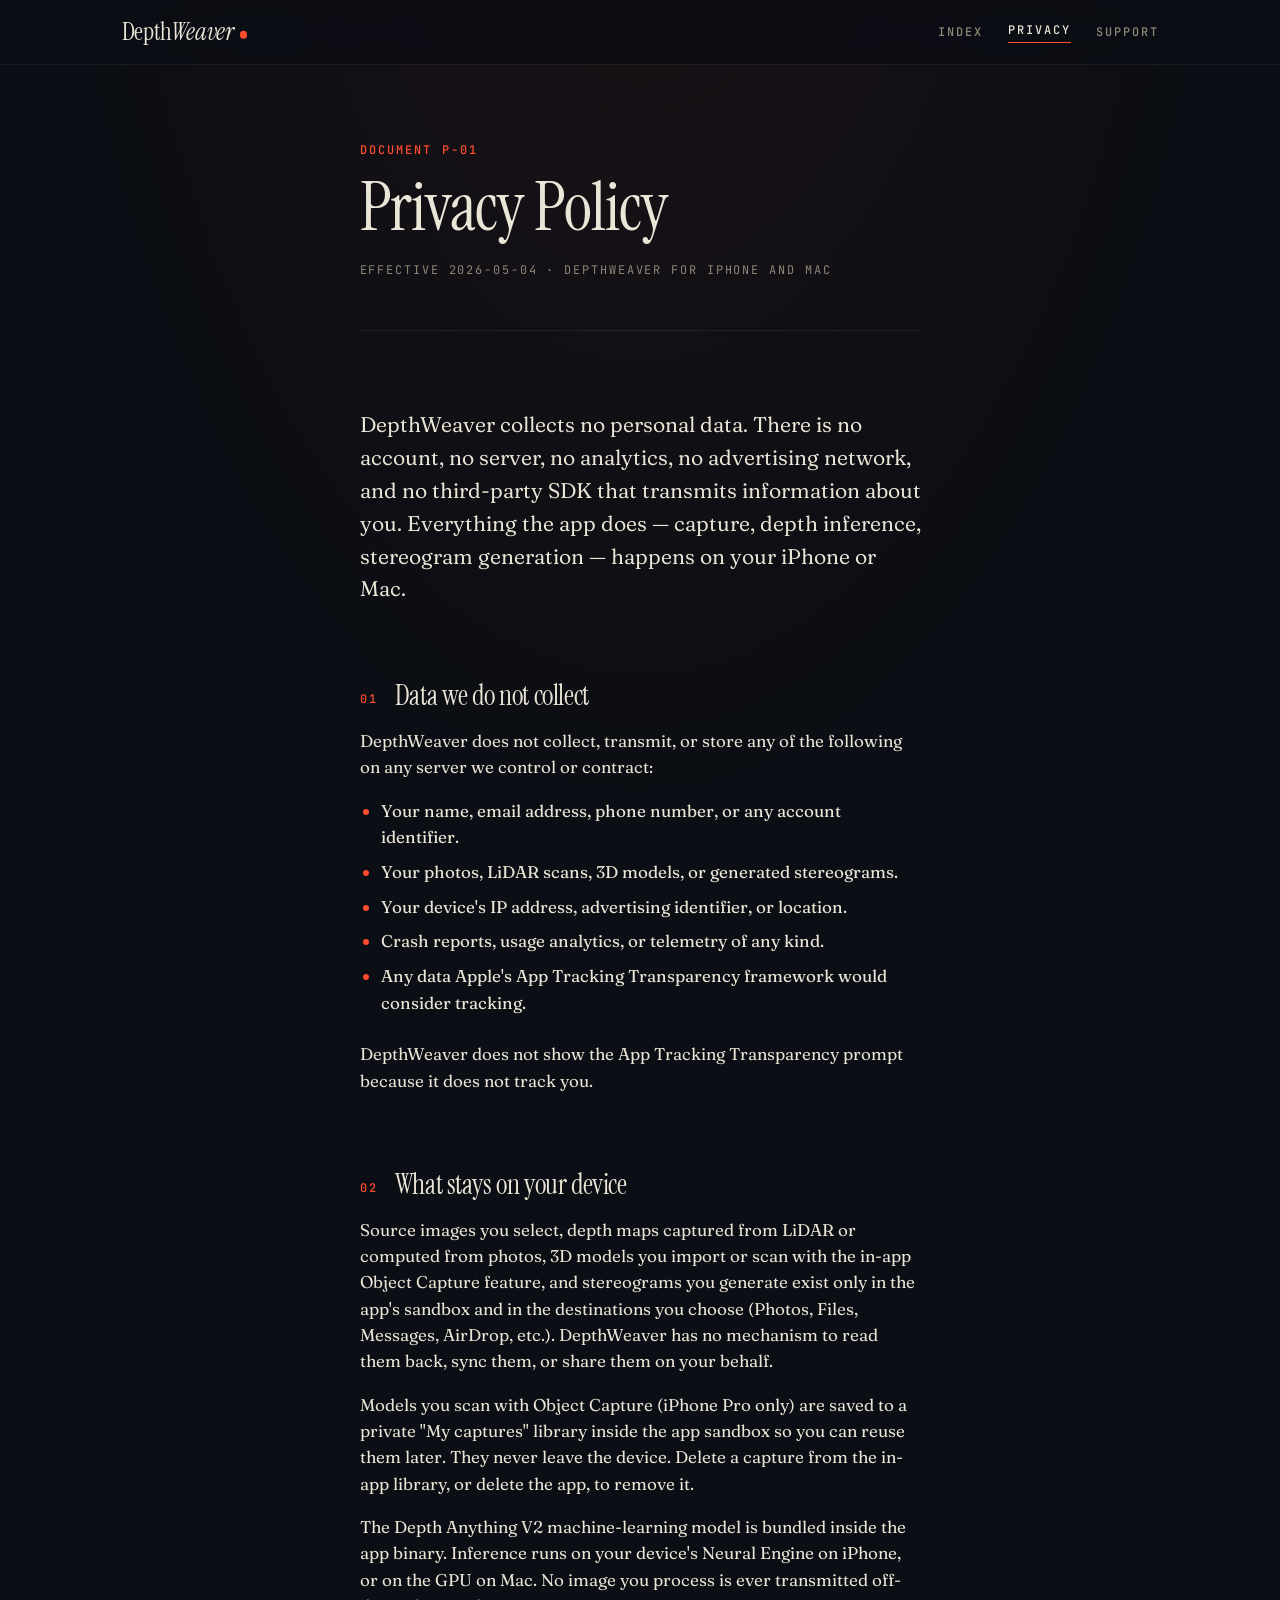
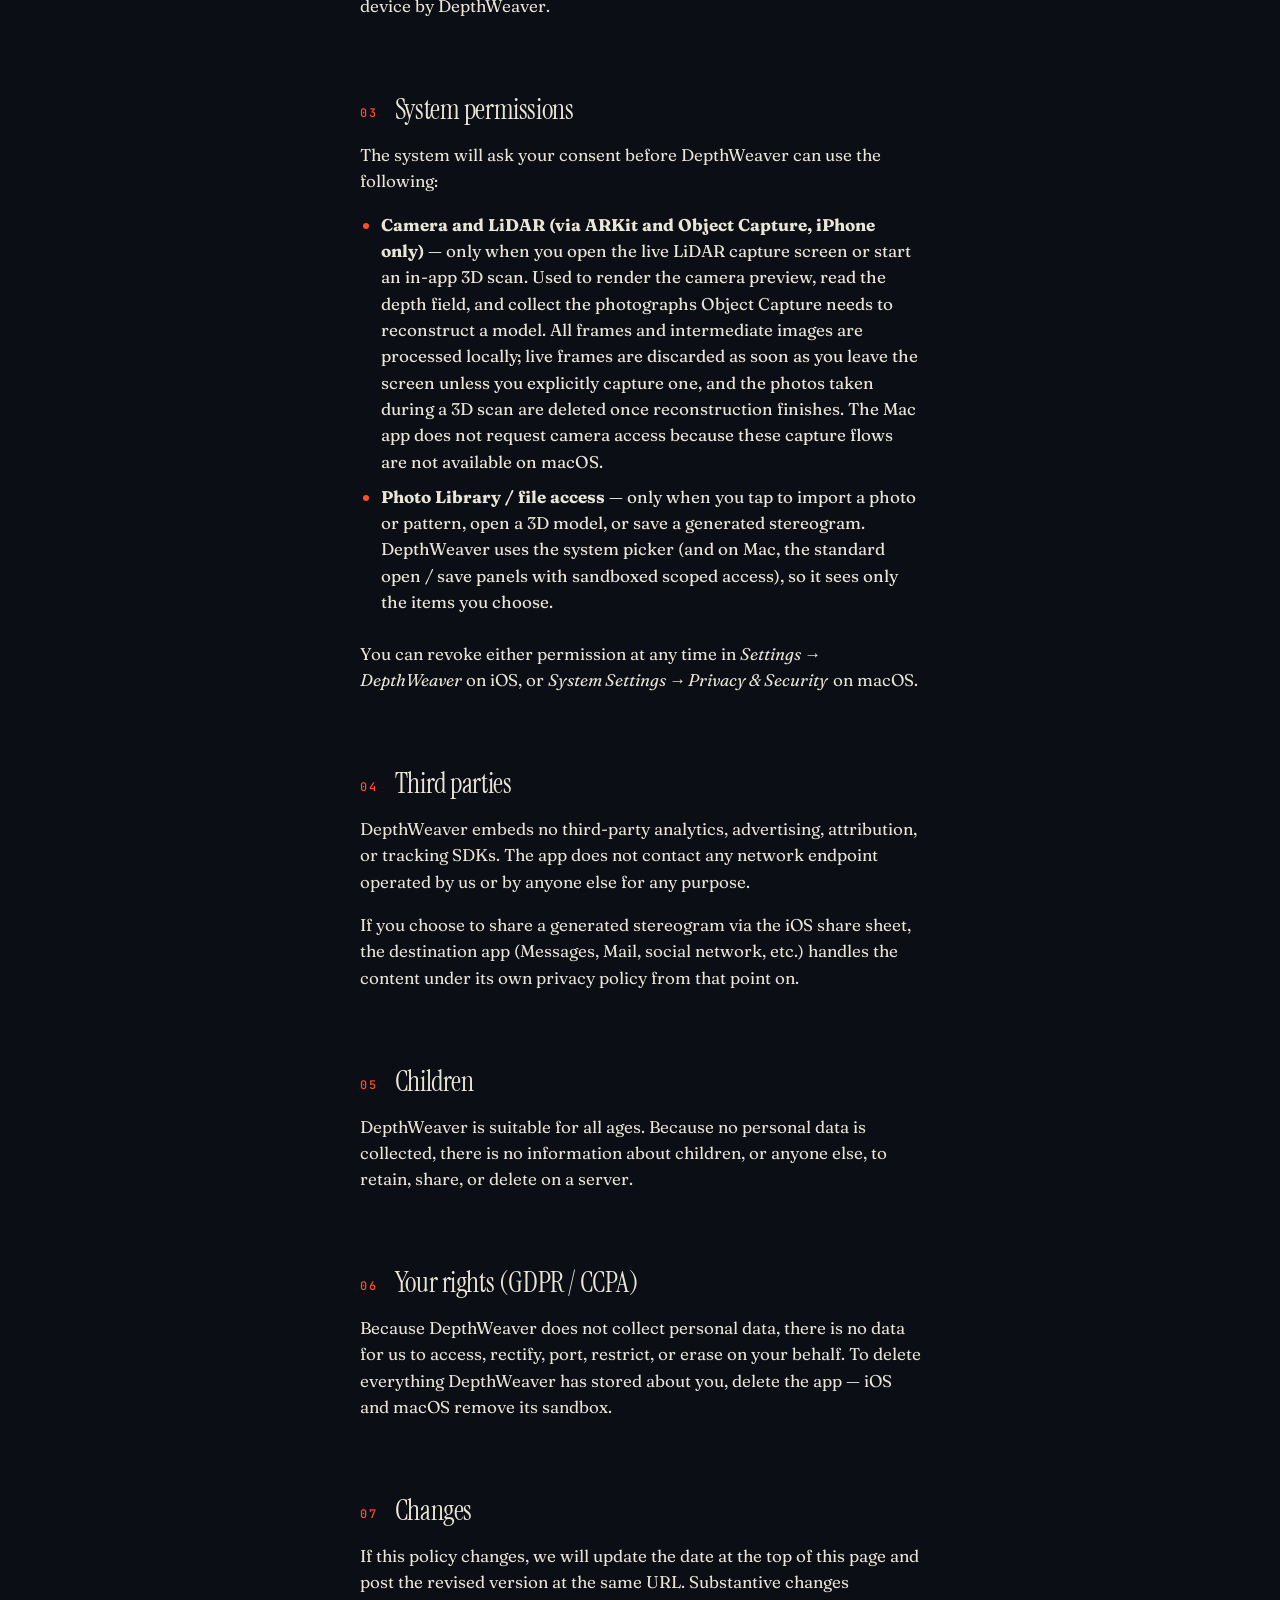
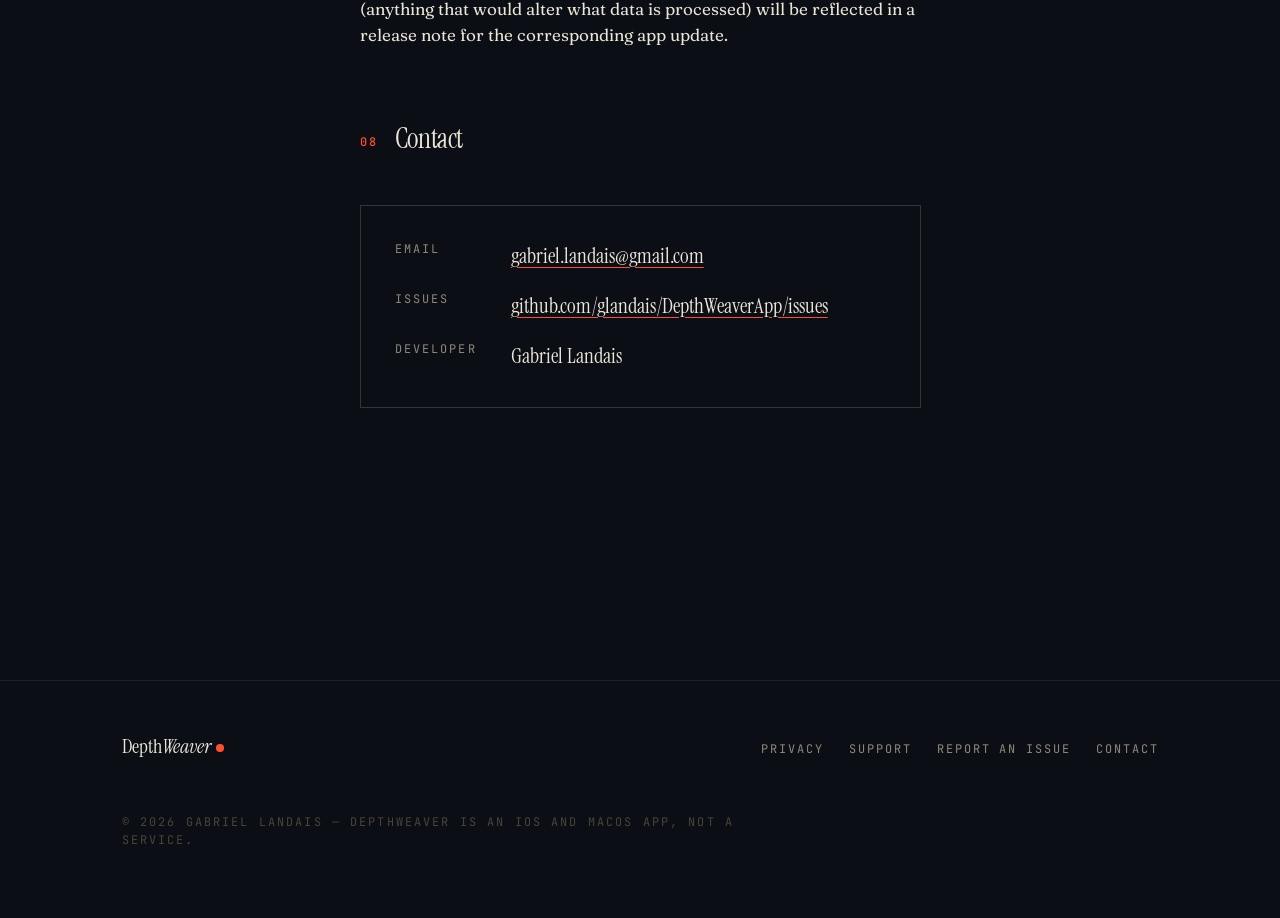
==== commit 95e99960: "website: update for 1.2.0 Adds a "New in 1.2" section to the index covering the four things the rele" ====
--- a/privacy/index.html
+++ b/privacy/index.html
@@ -169,7 +169,7 @@
         <dt>Email</dt>
         <dd><a href="mailto:gabriel.landais@gmail.com">gabriel.landais@gmail.com</a></dd>
         <dt>Issues</dt>
-        <dd><a href="https://github.com/glandais/DepthWeaver/issues" rel="noopener">github.com/glandais/DepthWeaver/issues</a></dd>
+        <dd><a href="https://github.com/glandais/DepthWeaverApp/issues" rel="noopener">github.com/glandais/DepthWeaverApp/issues</a></dd>
         <dt>Developer</dt>
         <dd>Gabriel Landais</dd>
       </dl>
@@ -185,7 +185,7 @@
       <nav class="site-footer__nav" aria-label="Footer">
         <a href="../privacy/">Privacy</a>
         <a href="../support/">Support</a>
-        <a href="https://github.com/glandais/DepthWeaver/issues" rel="noopener">Report an issue</a>
+        <a href="https://github.com/glandais/DepthWeaverApp/issues" rel="noopener">Report an issue</a>
         <a href="mailto:gabriel.landais@gmail.com">Contact</a>
       </nav>
       <p class="site-footer__meta">
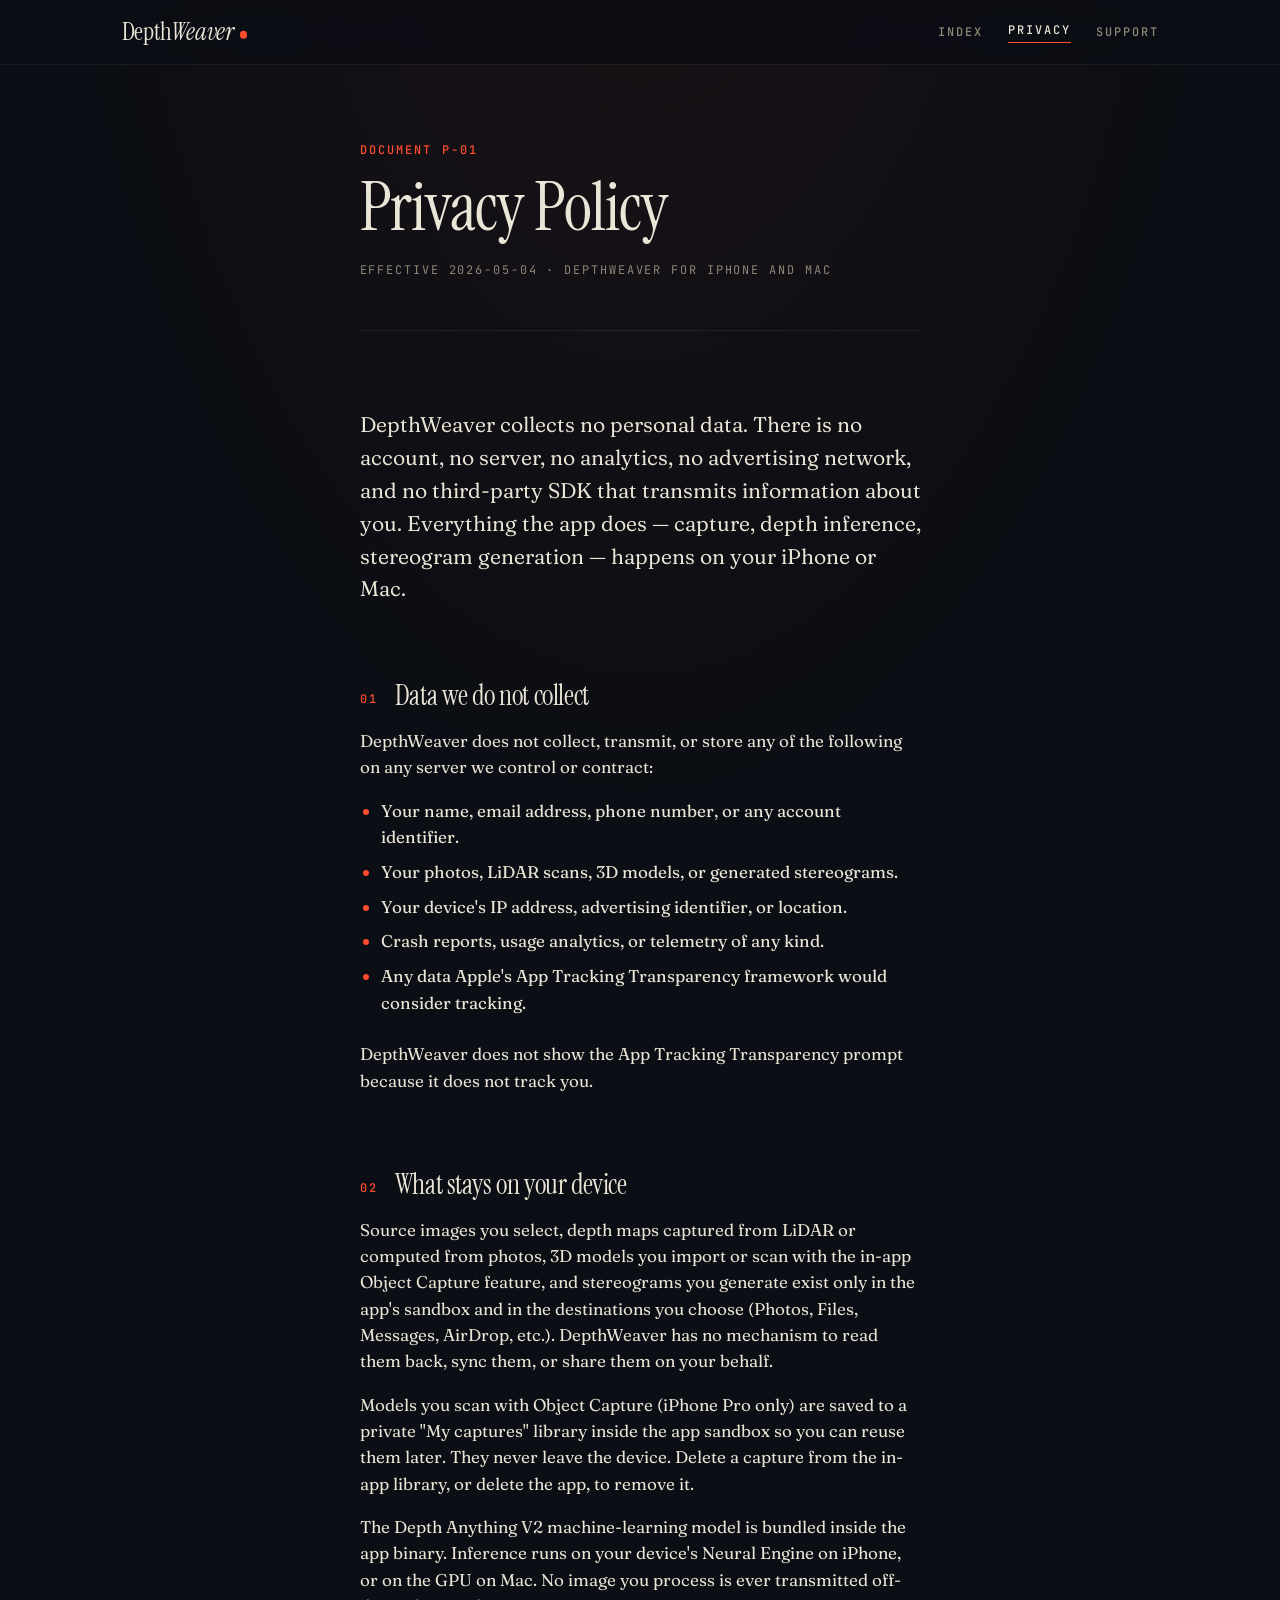
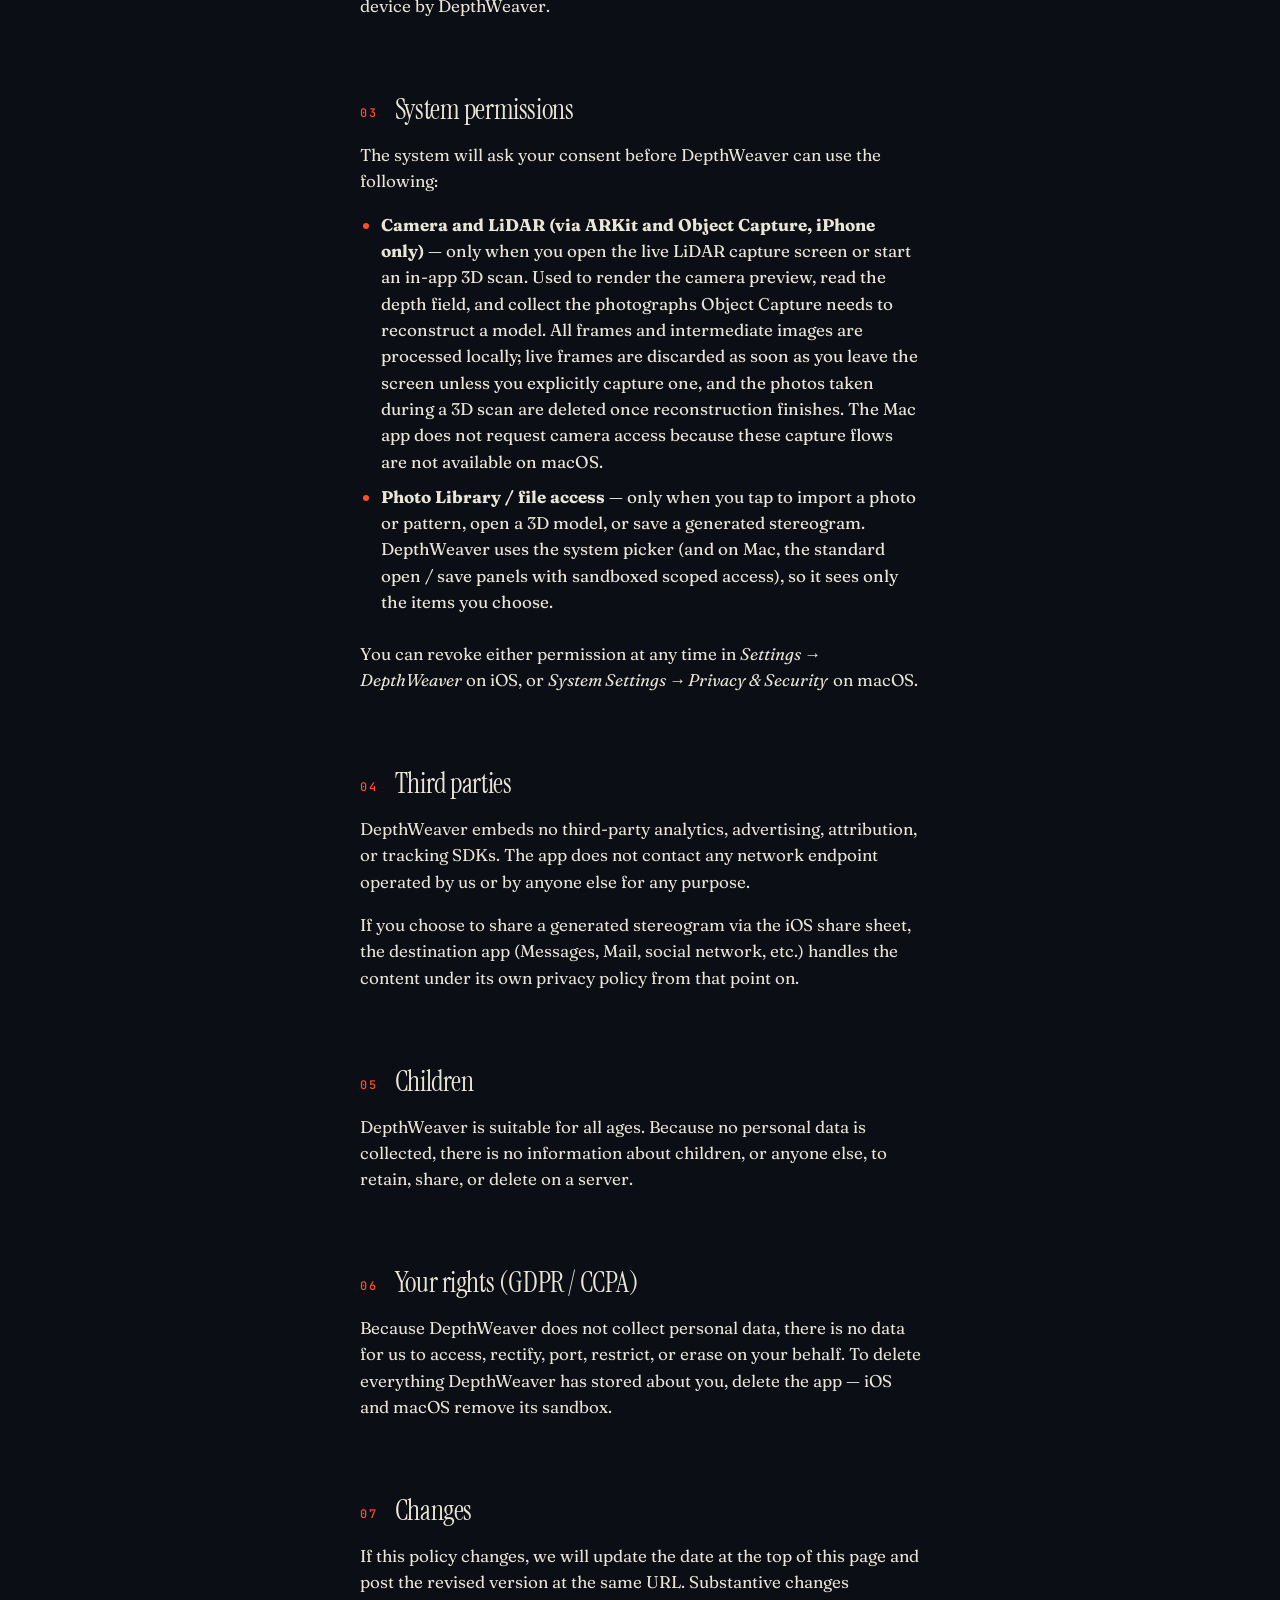
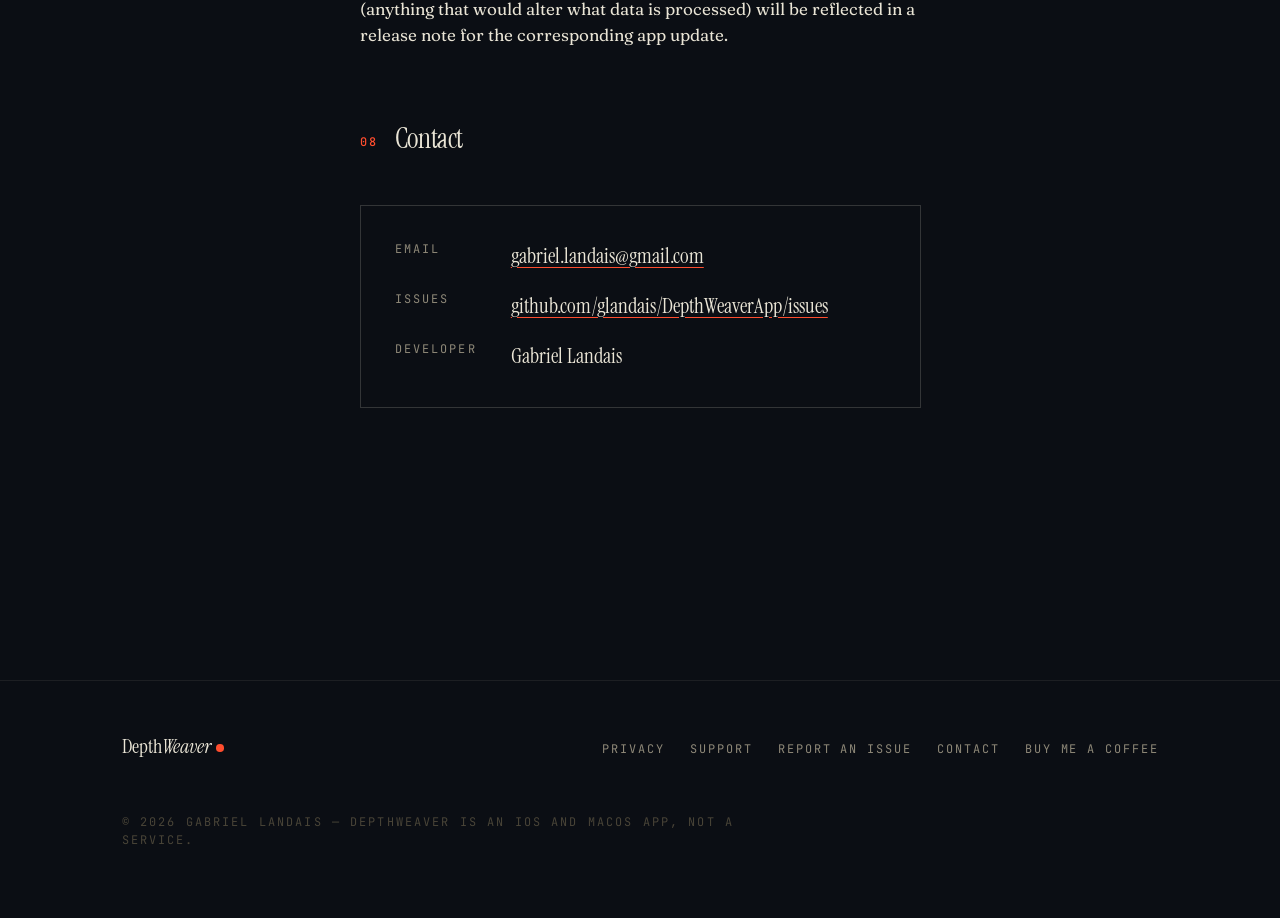
==== commit b80ece18: "website: add a Ko-fi link to the footer Co-Authored-By: Claude Fable 5.1 <noreply@anthropic.com>" ====
--- a/privacy/index.html
+++ b/privacy/index.html
@@ -187,6 +187,7 @@
         <a href="../support/">Support</a>
         <a href="https://github.com/glandais/DepthWeaverApp/issues" rel="noopener">Report an issue</a>
         <a href="mailto:gabriel.landais@gmail.com">Contact</a>
+        <a href="https://ko-fi.com/gabylandais" rel="noopener">Buy me a coffee</a>
       </nav>
       <p class="site-footer__meta">
         © <span id="year">2026</span> Gabriel Landais — DepthWeaver is an iOS and macOS app, not a service.
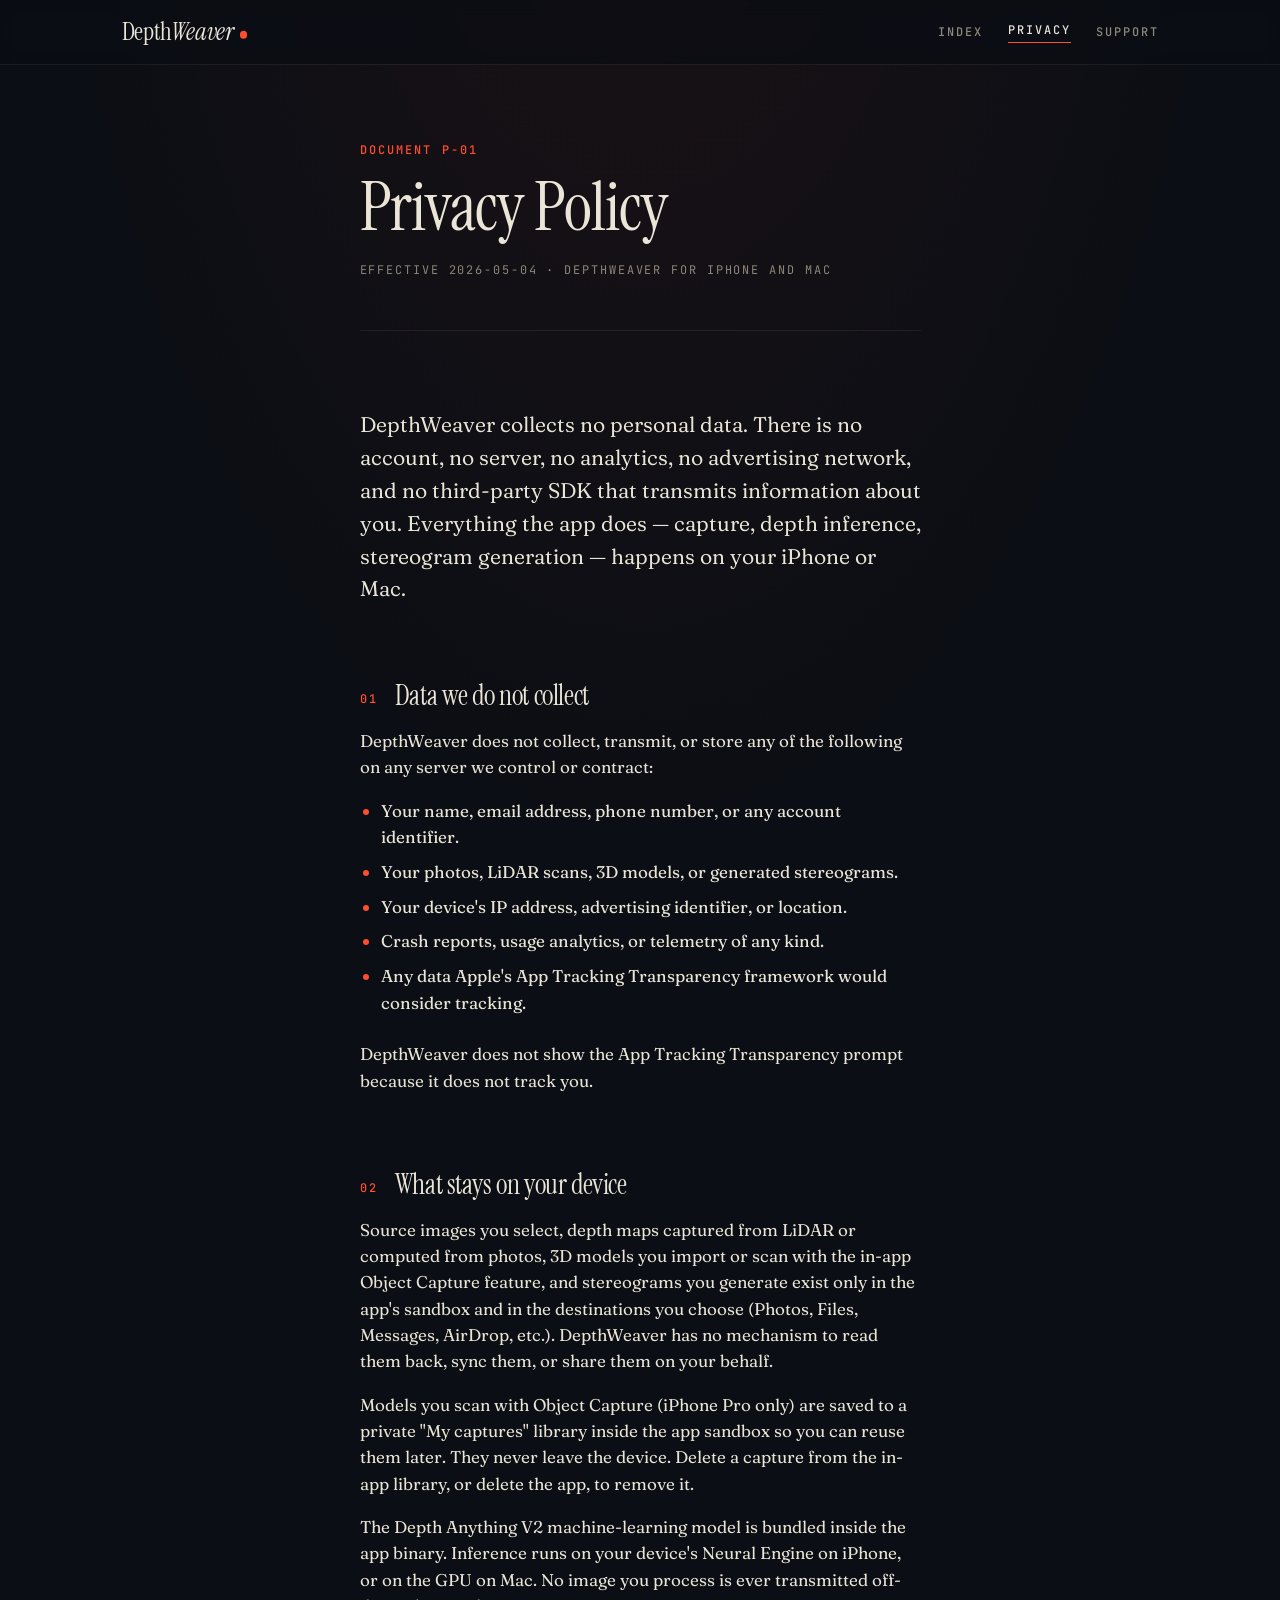
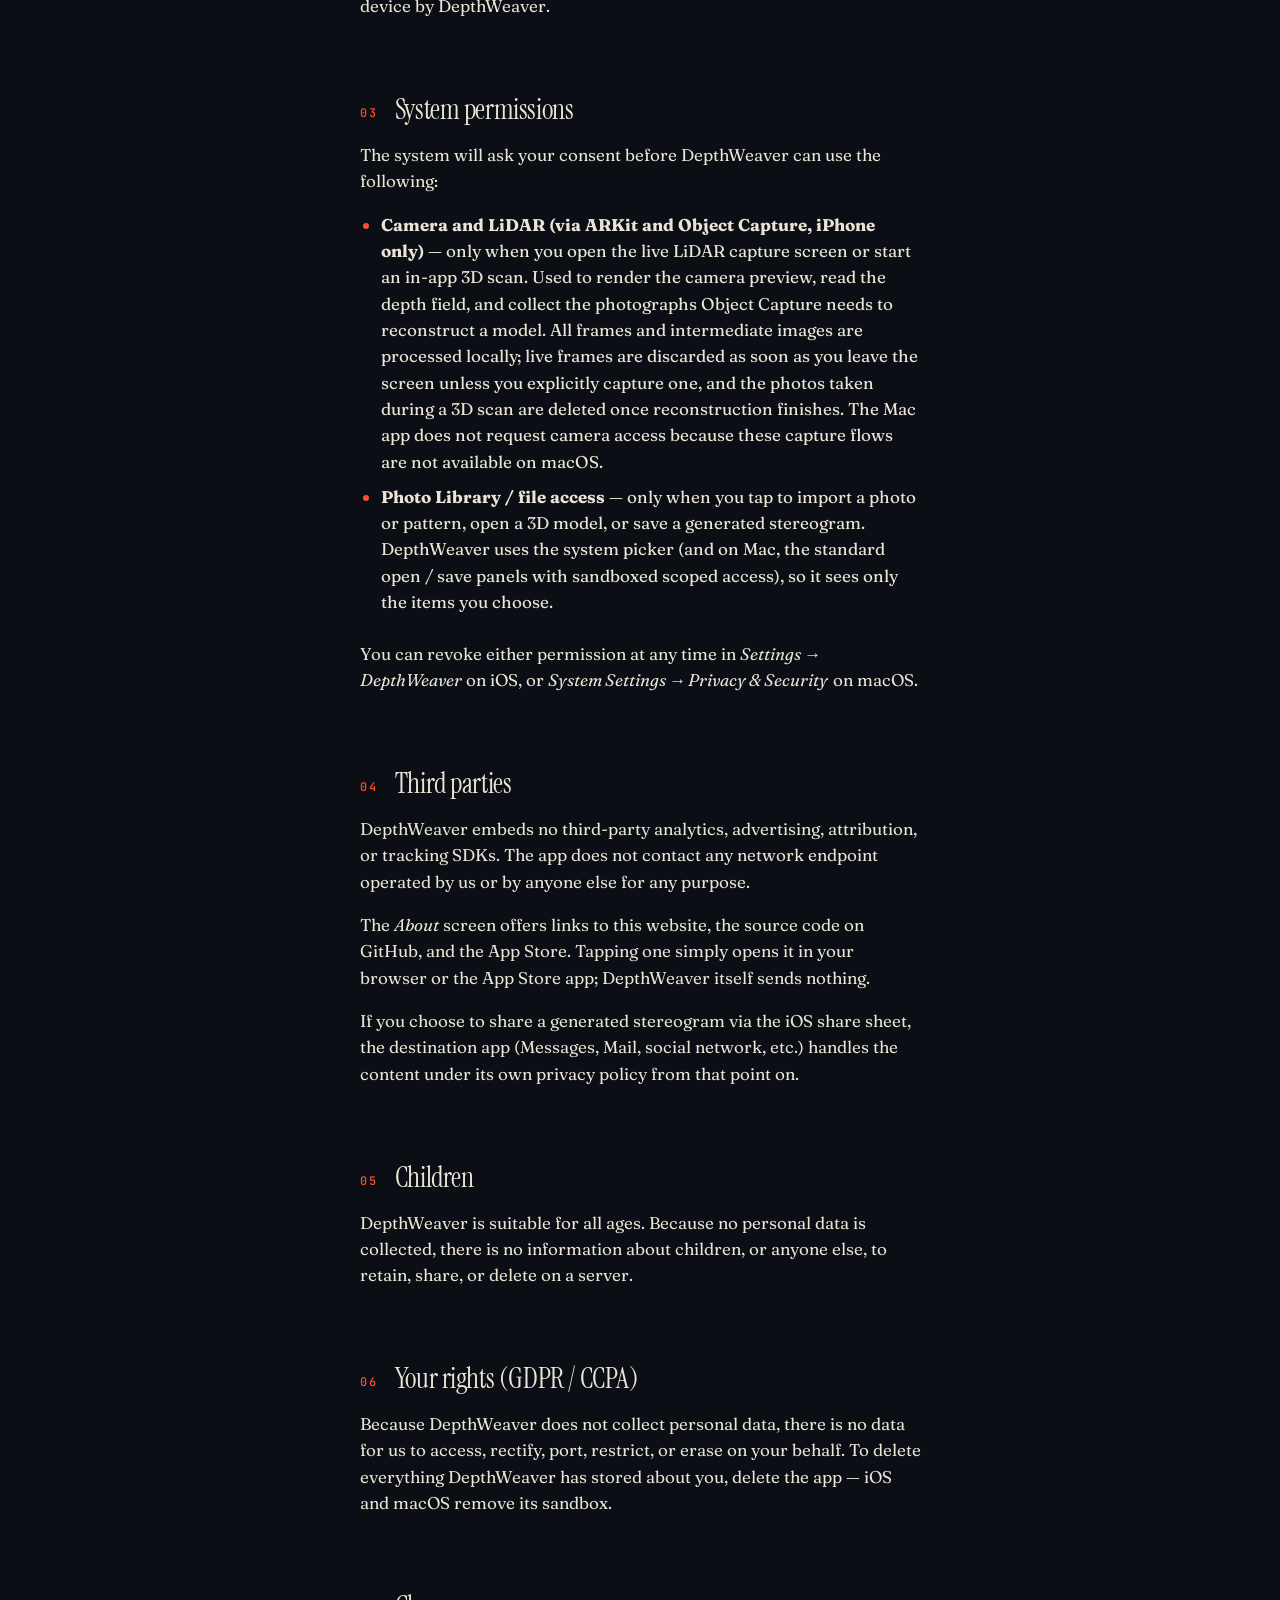
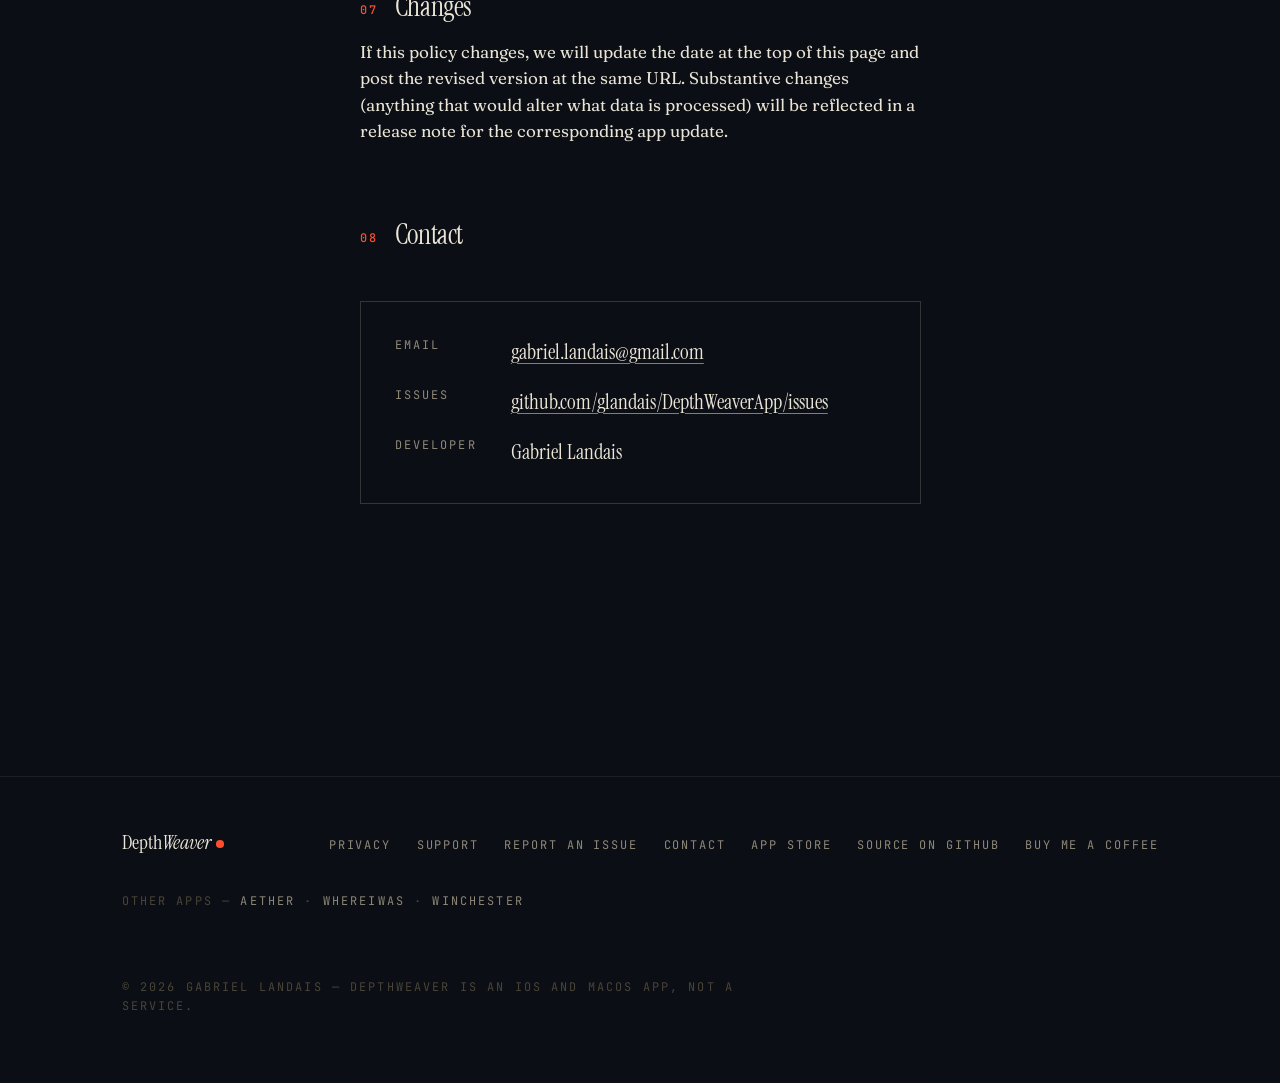
==== commit 723f660c: "website: link the App Store, GitHub and the other apps Smart App Banner on every page, App Store cal" ====
--- a/privacy/index.html
+++ b/privacy/index.html
@@ -5,6 +5,7 @@
   <meta name="viewport" content="width=device-width, initial-scale=1, viewport-fit=cover">
   <title>Privacy Policy — DepthWeaver</title>
   <meta name="description" content="DepthWeaver collects no personal data. Everything runs on your iPhone or Mac. Full privacy policy.">
+  <meta name="apple-itunes-app" content="app-id=6764146054">
   <link rel="canonical" href="https://glandais.github.io/DepthWeaver/privacy/">
   <link rel="icon" type="image/svg+xml" href="../favicon.svg">
   <meta name="theme-color" content="#0B0E14">
@@ -128,6 +129,11 @@
         by us or by anyone else for any purpose.
       </p>
       <p>
+        The <em>About</em> screen offers links to this website, the source code
+        on GitHub, and the App Store. Tapping one simply opens it in your
+        browser or the App Store app; DepthWeaver itself sends nothing.
+      </p>
+      <p>
         If you choose to share a generated stereogram via the iOS share sheet,
         the destination app (Messages, Mail, social network, etc.) handles the
         content under its own privacy policy from that point on.
@@ -187,8 +193,16 @@
         <a href="../support/">Support</a>
         <a href="https://github.com/glandais/DepthWeaverApp/issues" rel="noopener">Report an issue</a>
         <a href="mailto:gabriel.landais@gmail.com">Contact</a>
+        <a href="https://apps.apple.com/app/id6764146054" rel="noopener">App Store</a>
+        <a href="https://github.com/glandais/DepthWeaverApp" rel="noopener">Source on GitHub</a>
         <a href="https://ko-fi.com/gabylandais" rel="noopener">Buy me a coffee</a>
       </nav>
+      <p class="site-footer__meta site-footer__others">
+        Other apps —
+        <a href="https://glandais.github.io/aether/">Aether</a> ·
+        <a href="https://glandais.github.io/WhereIWas/">WhereIWas</a> ·
+        <a href="https://glandais.github.io/winchester/">Winchester</a>
+      </p>
       <p class="site-footer__meta">
         © <span id="year">2026</span> Gabriel Landais — DepthWeaver is an iOS and macOS app, not a service.
       </p>
--- a/assets/style.css
+++ b/assets/style.css
@@ -538,3 +538,11 @@
 @media (prefers-reduced-motion: reduce) {
   *, *::before, *::after { animation-duration: 0.01ms !important; transition-duration: 0.01ms !important; }
 }
+
+/* ---------- footer: other apps ---------- */
+.site-footer__others { margin-top: 0; }
+.site-footer__others a {
+  color: var(--bone-muted);
+  text-decoration: none;
+}
+.site-footer__others a:hover { color: var(--bone); }
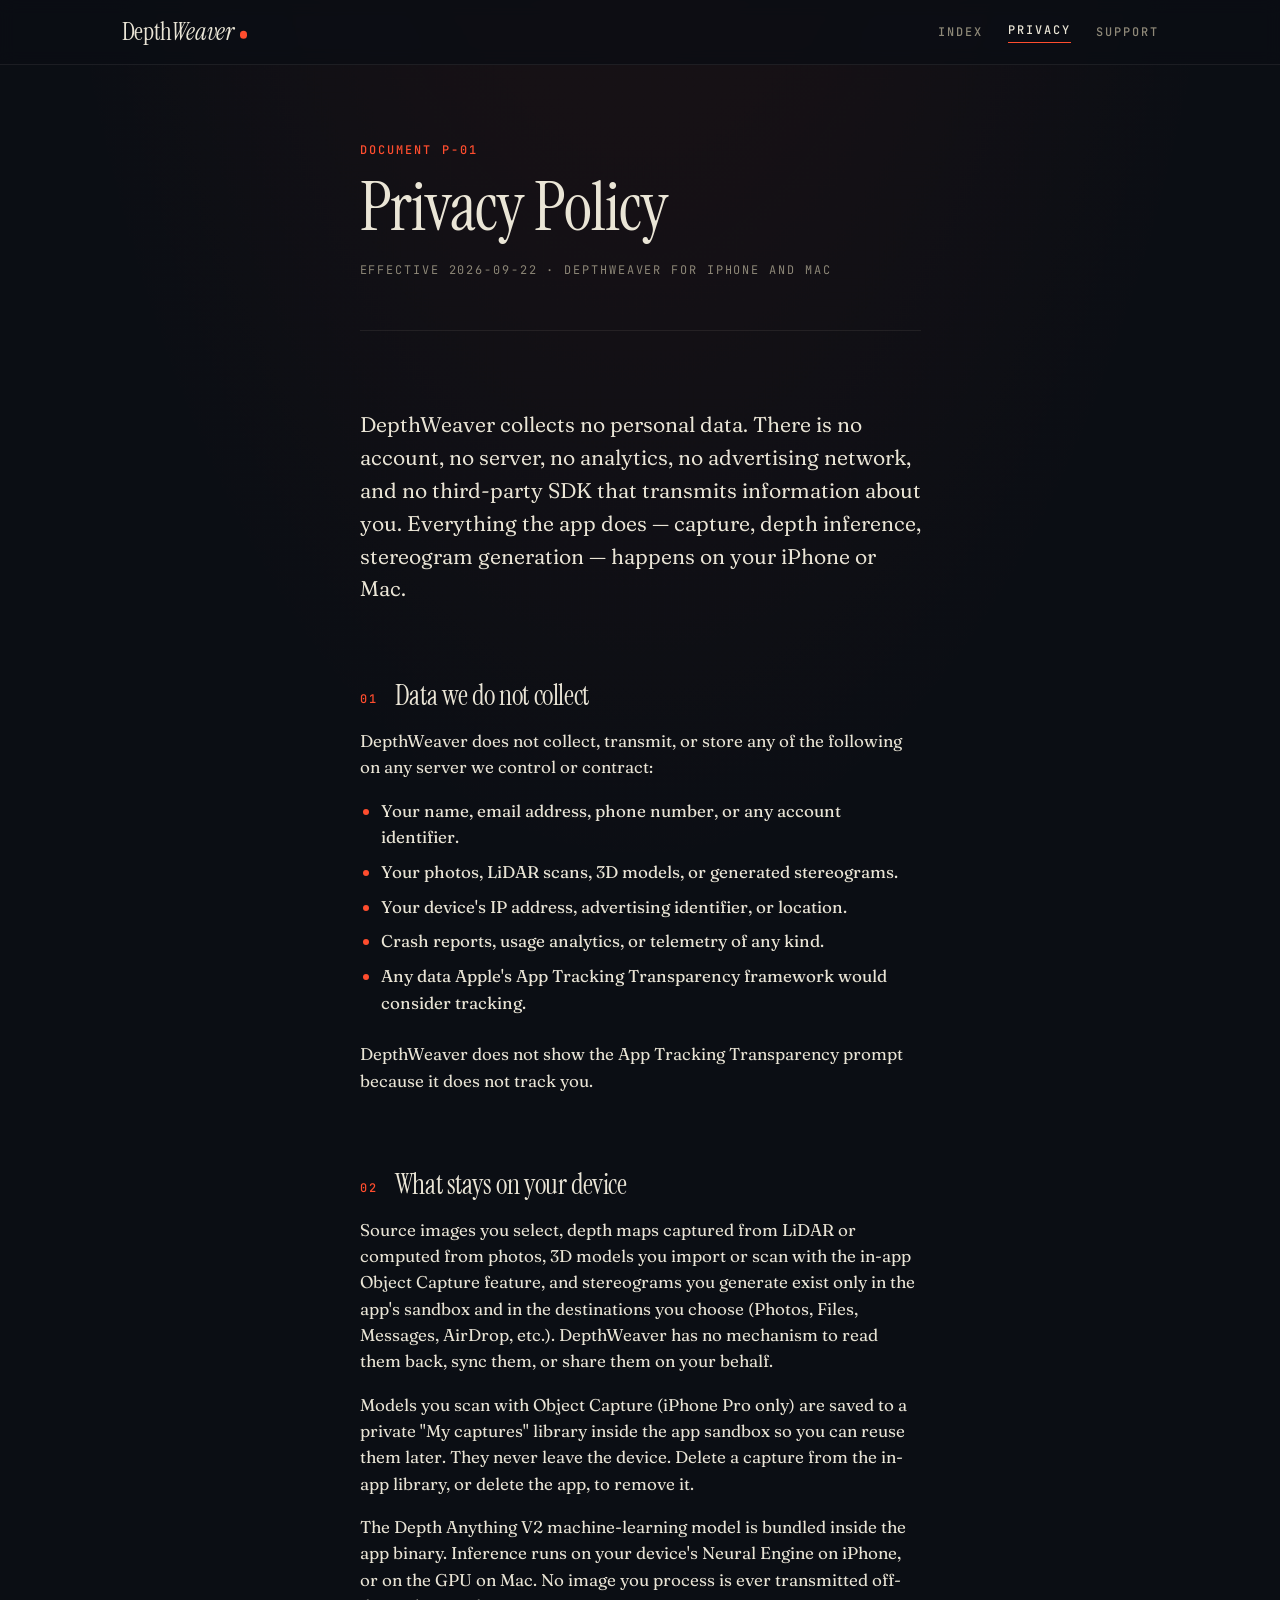
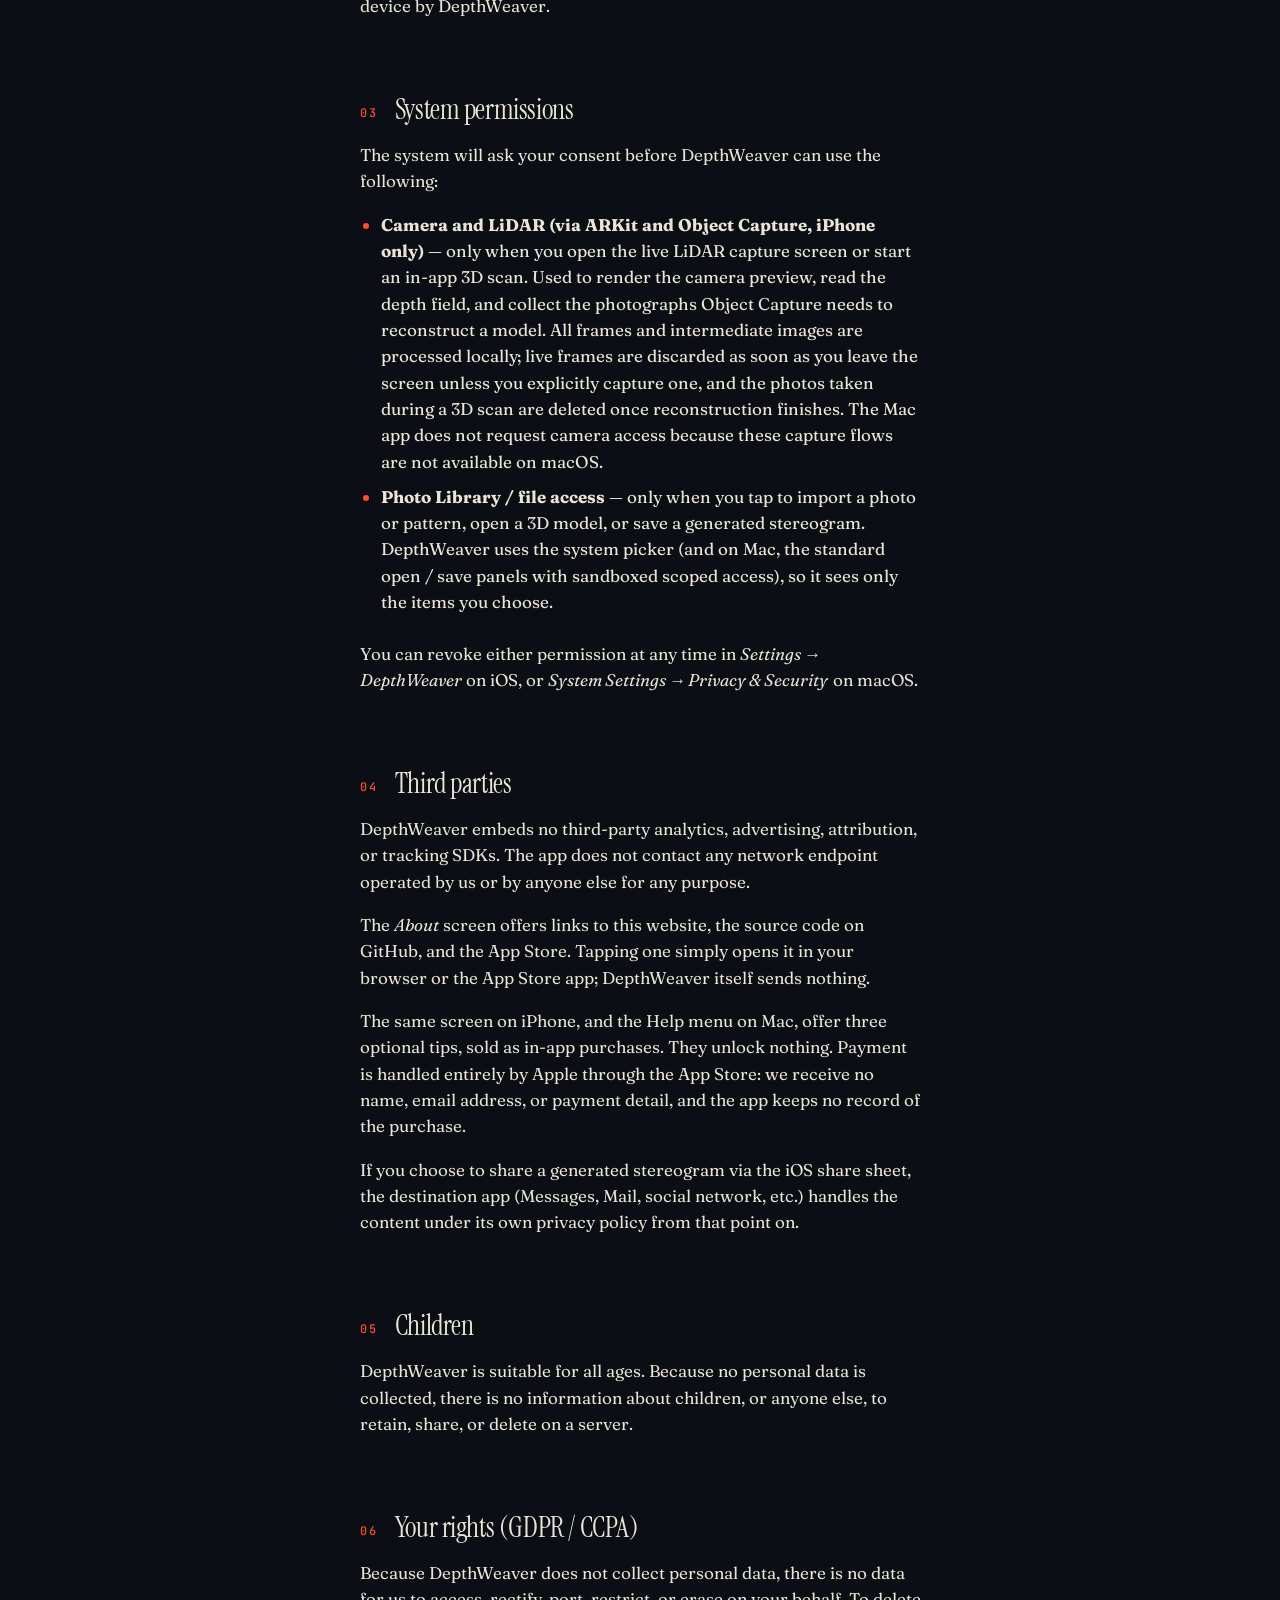
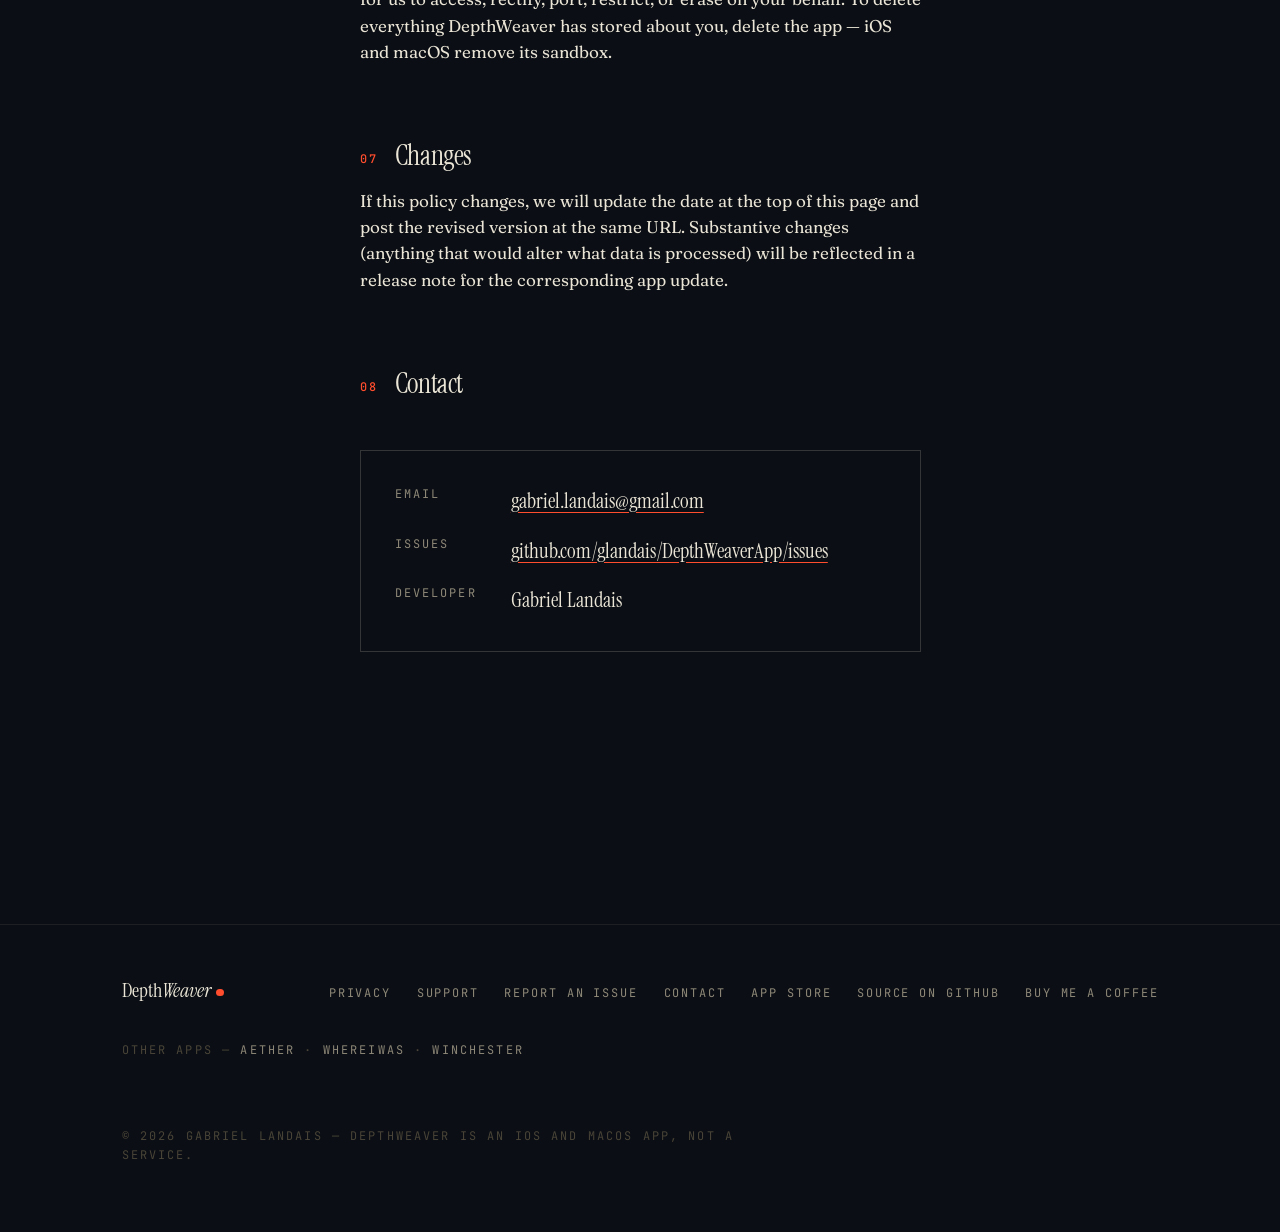
==== commit bc77db9c: "website: mention the in-app tips in the privacy policy Co-Authored-By: Claude Opus 5 (1M context) <n" ====
--- a/privacy/index.html
+++ b/privacy/index.html
@@ -36,7 +36,7 @@
     <header class="prose__header">
       <span class="label label-accent">Document P-01</span>
       <h1>Privacy Policy</h1>
-      <p class="meta">Effective 2026-05-04 · DepthWeaver for iPhone and Mac</p>
+      <p class="meta">Effective 2026-09-22 · DepthWeaver for iPhone and Mac</p>
     </header>
 
     <section>
@@ -134,6 +134,13 @@
         browser or the App Store app; DepthWeaver itself sends nothing.
       </p>
       <p>
+        The same screen on iPhone, and the Help menu on Mac, offer three
+        optional tips, sold as in-app purchases. They unlock nothing. Payment is
+        handled entirely by Apple through the App Store: we receive no name,
+        email address, or payment detail, and the app keeps no record of the
+        purchase.
+      </p>
+      <p>
         If you choose to share a generated stereogram via the iOS share sheet,
         the destination app (Messages, Mail, social network, etc.) handles the
         content under its own privacy policy from that point on.
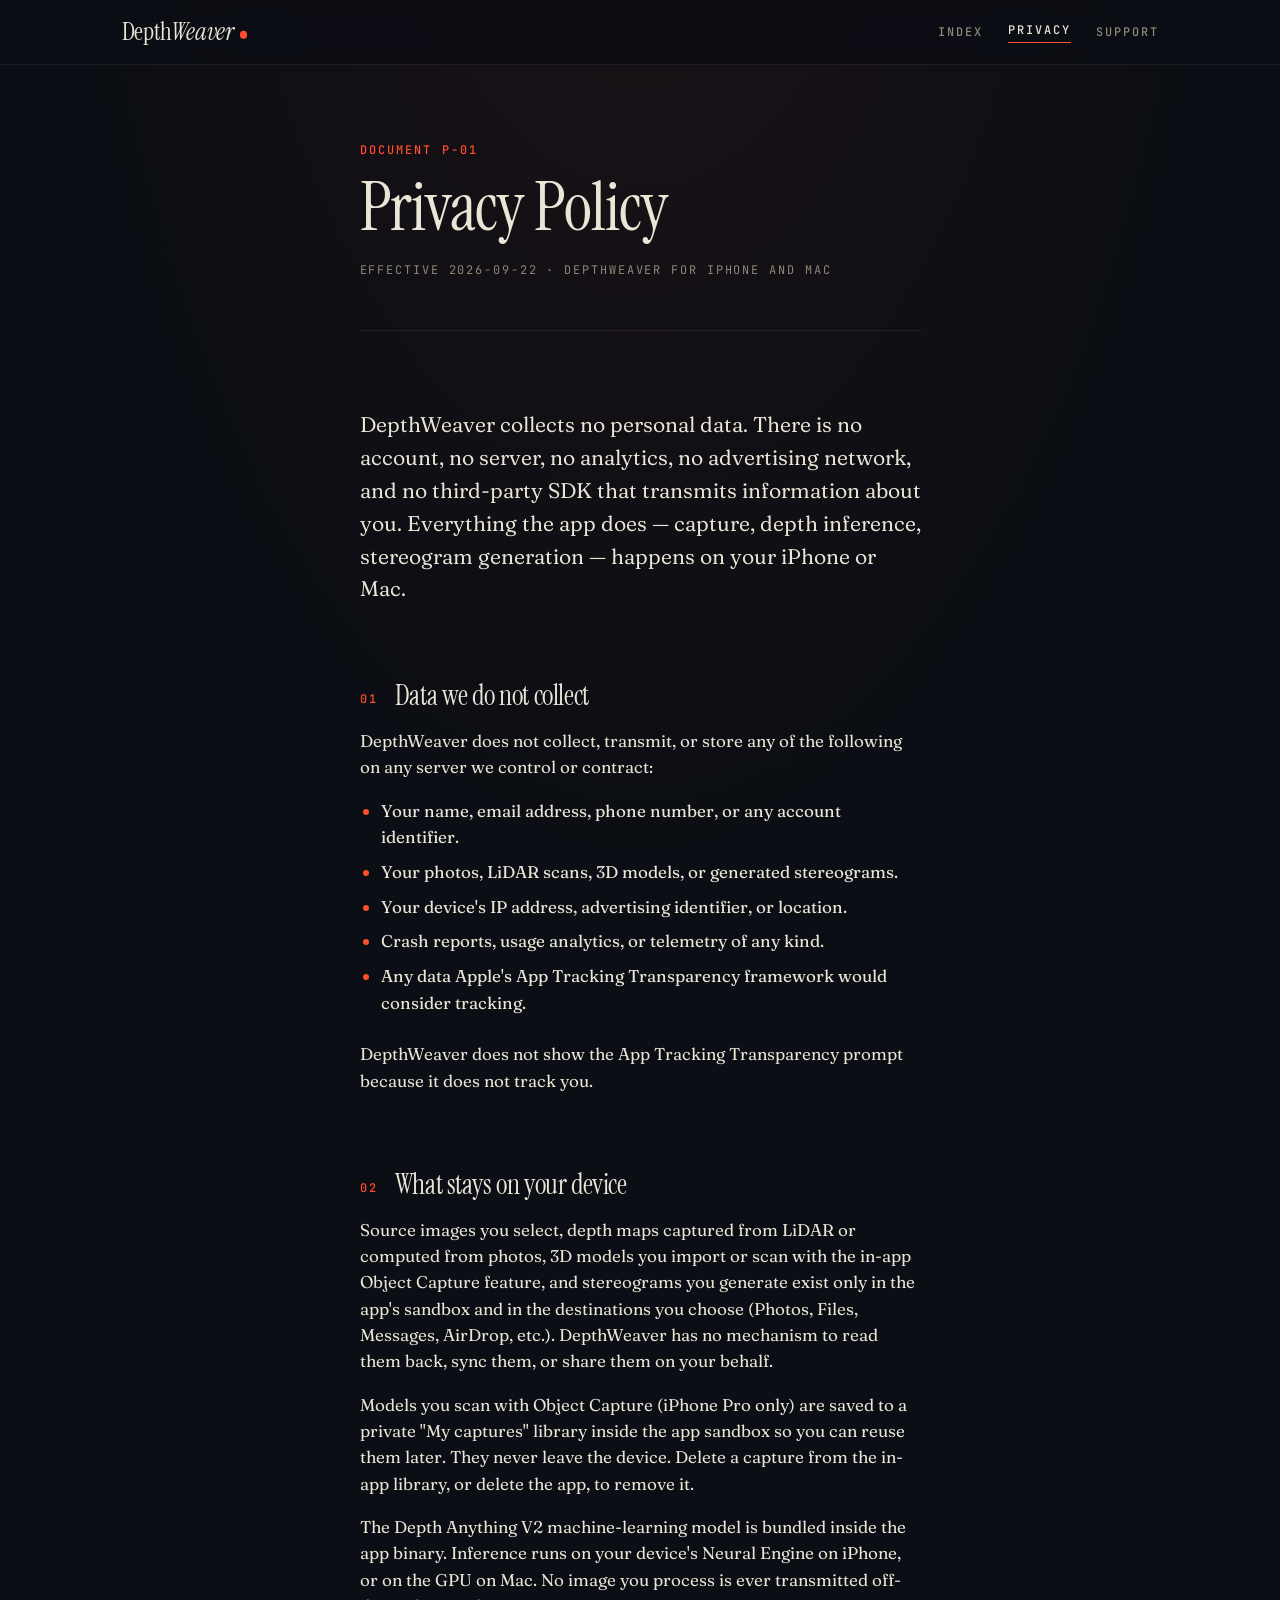
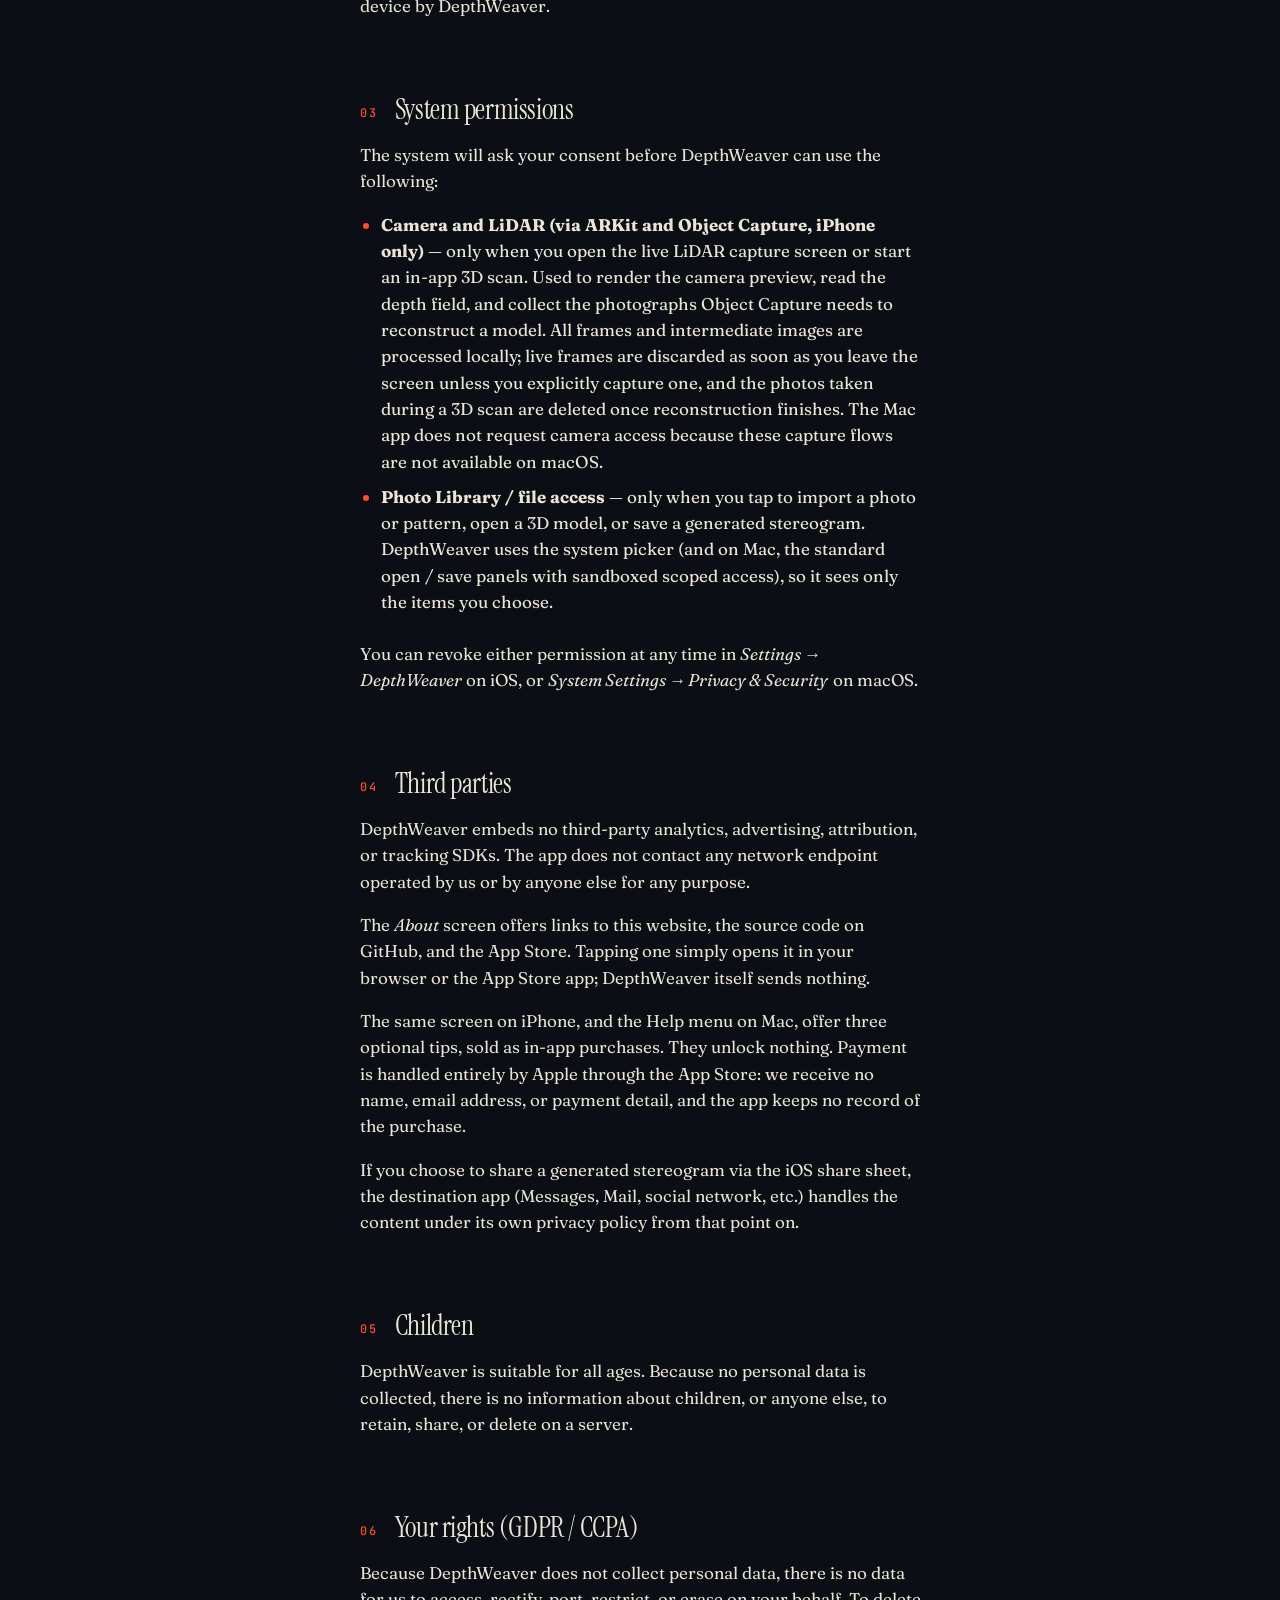
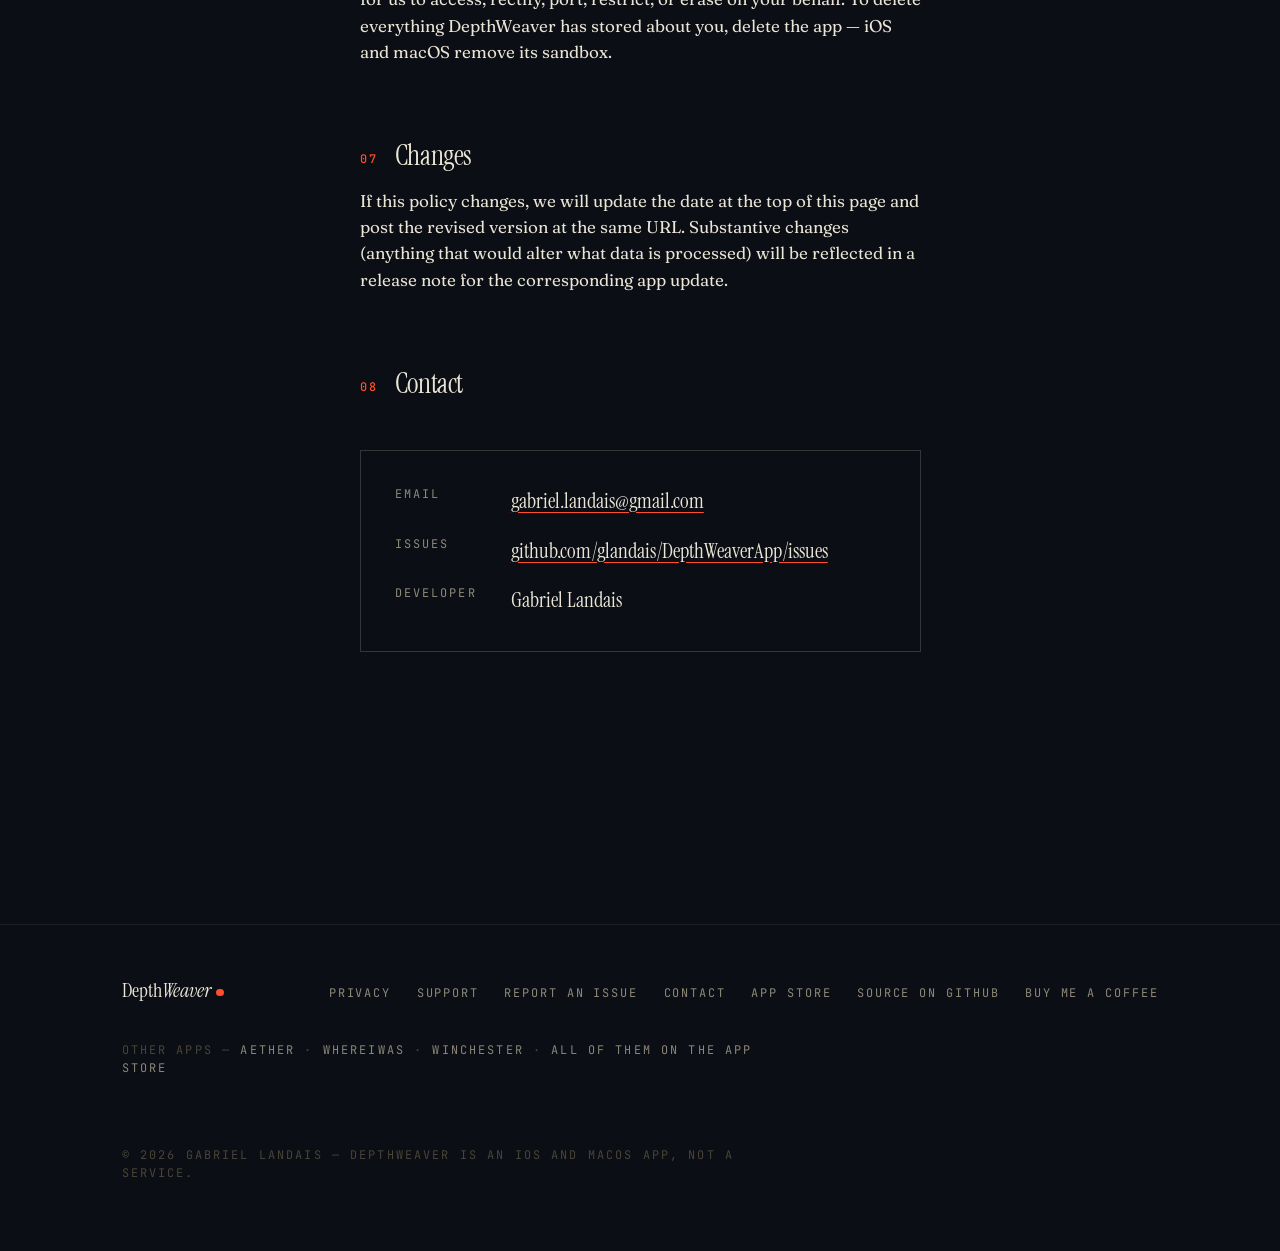
==== commit ea70f933: "website: link the developer page from the footer Add an "all of them on the App Store" link after th" ====
--- a/privacy/index.html
+++ b/privacy/index.html
@@ -208,7 +208,8 @@
         Other apps —
         <a href="https://glandais.github.io/aether/">Aether</a> ·
         <a href="https://glandais.github.io/WhereIWas/">WhereIWas</a> ·
-        <a href="https://glandais.github.io/winchester/">Winchester</a>
+        <a href="https://glandais.github.io/winchester/">Winchester</a> ·
+        <a href="https://apps.apple.com/developer/id1891310404">all of them on the App Store</a>
       </p>
       <p class="site-footer__meta">
         © <span id="year">2026</span> Gabriel Landais — DepthWeaver is an iOS and macOS app, not a service.
